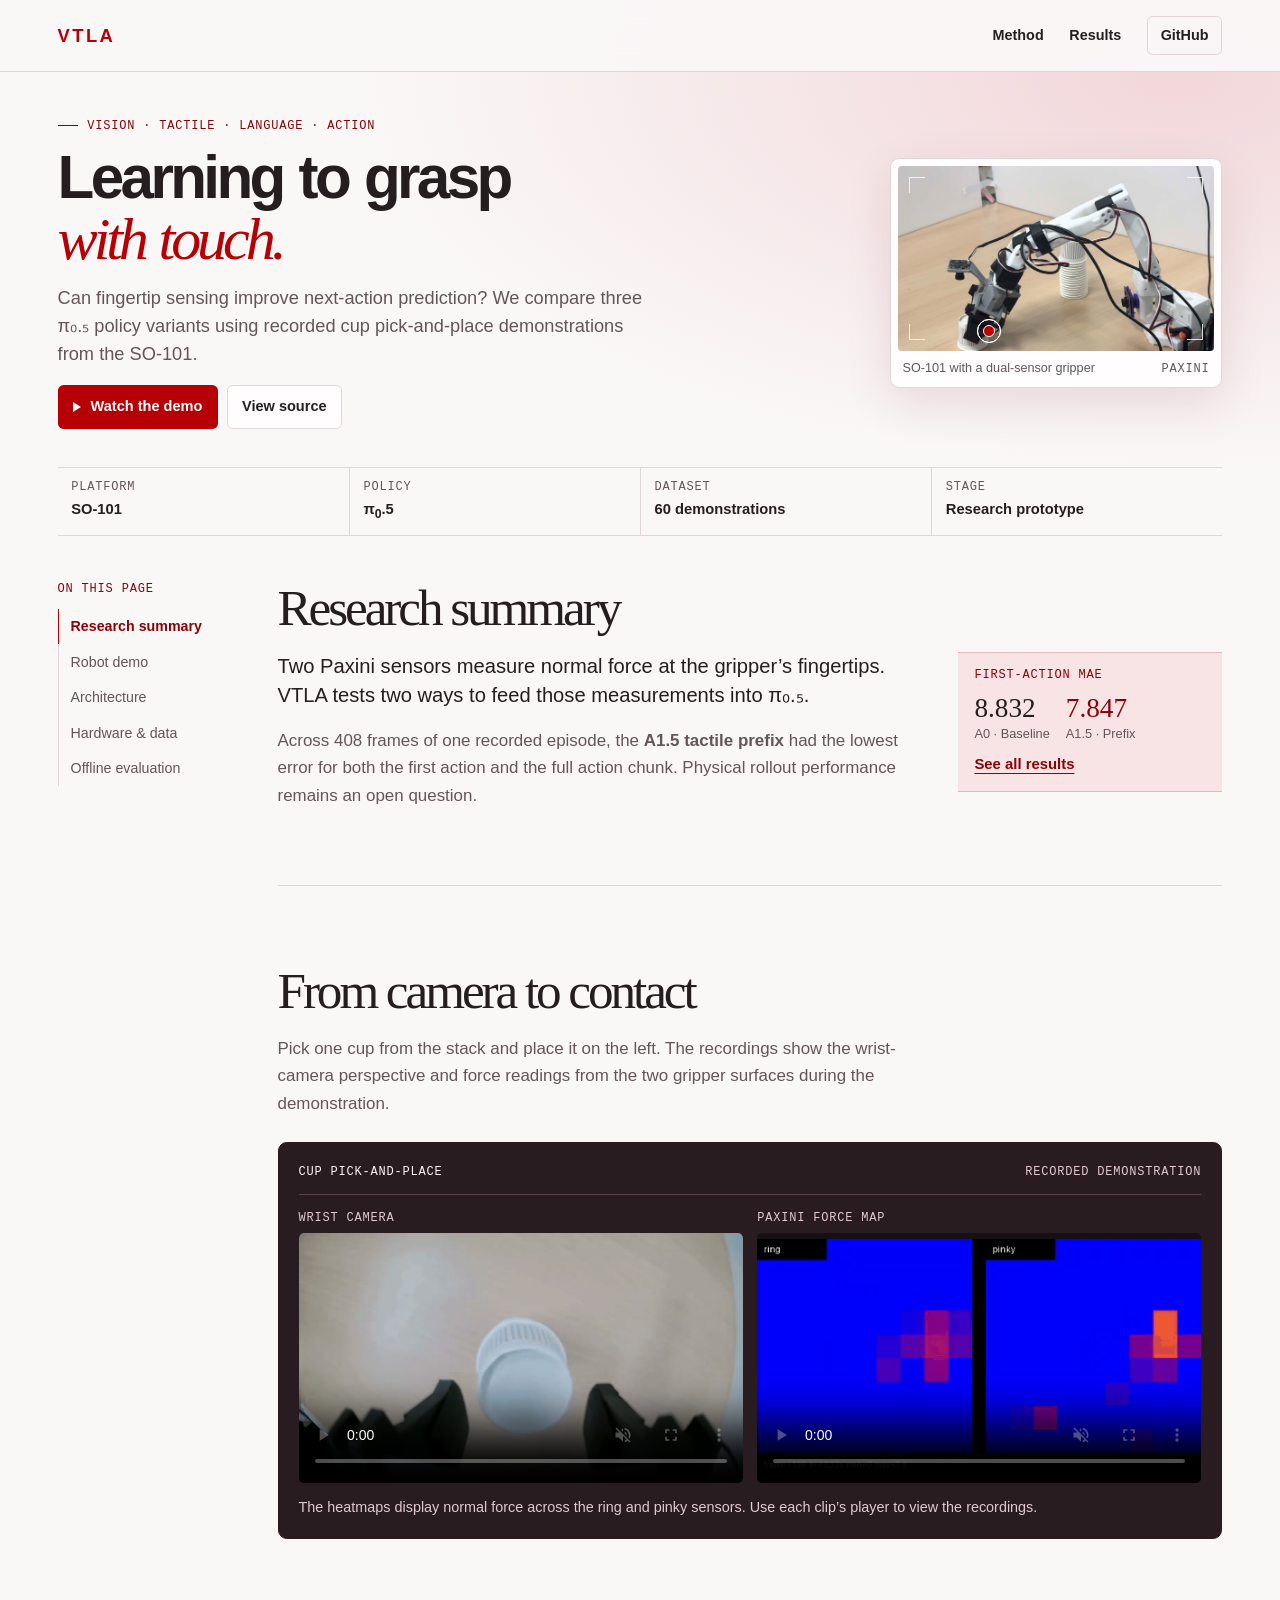
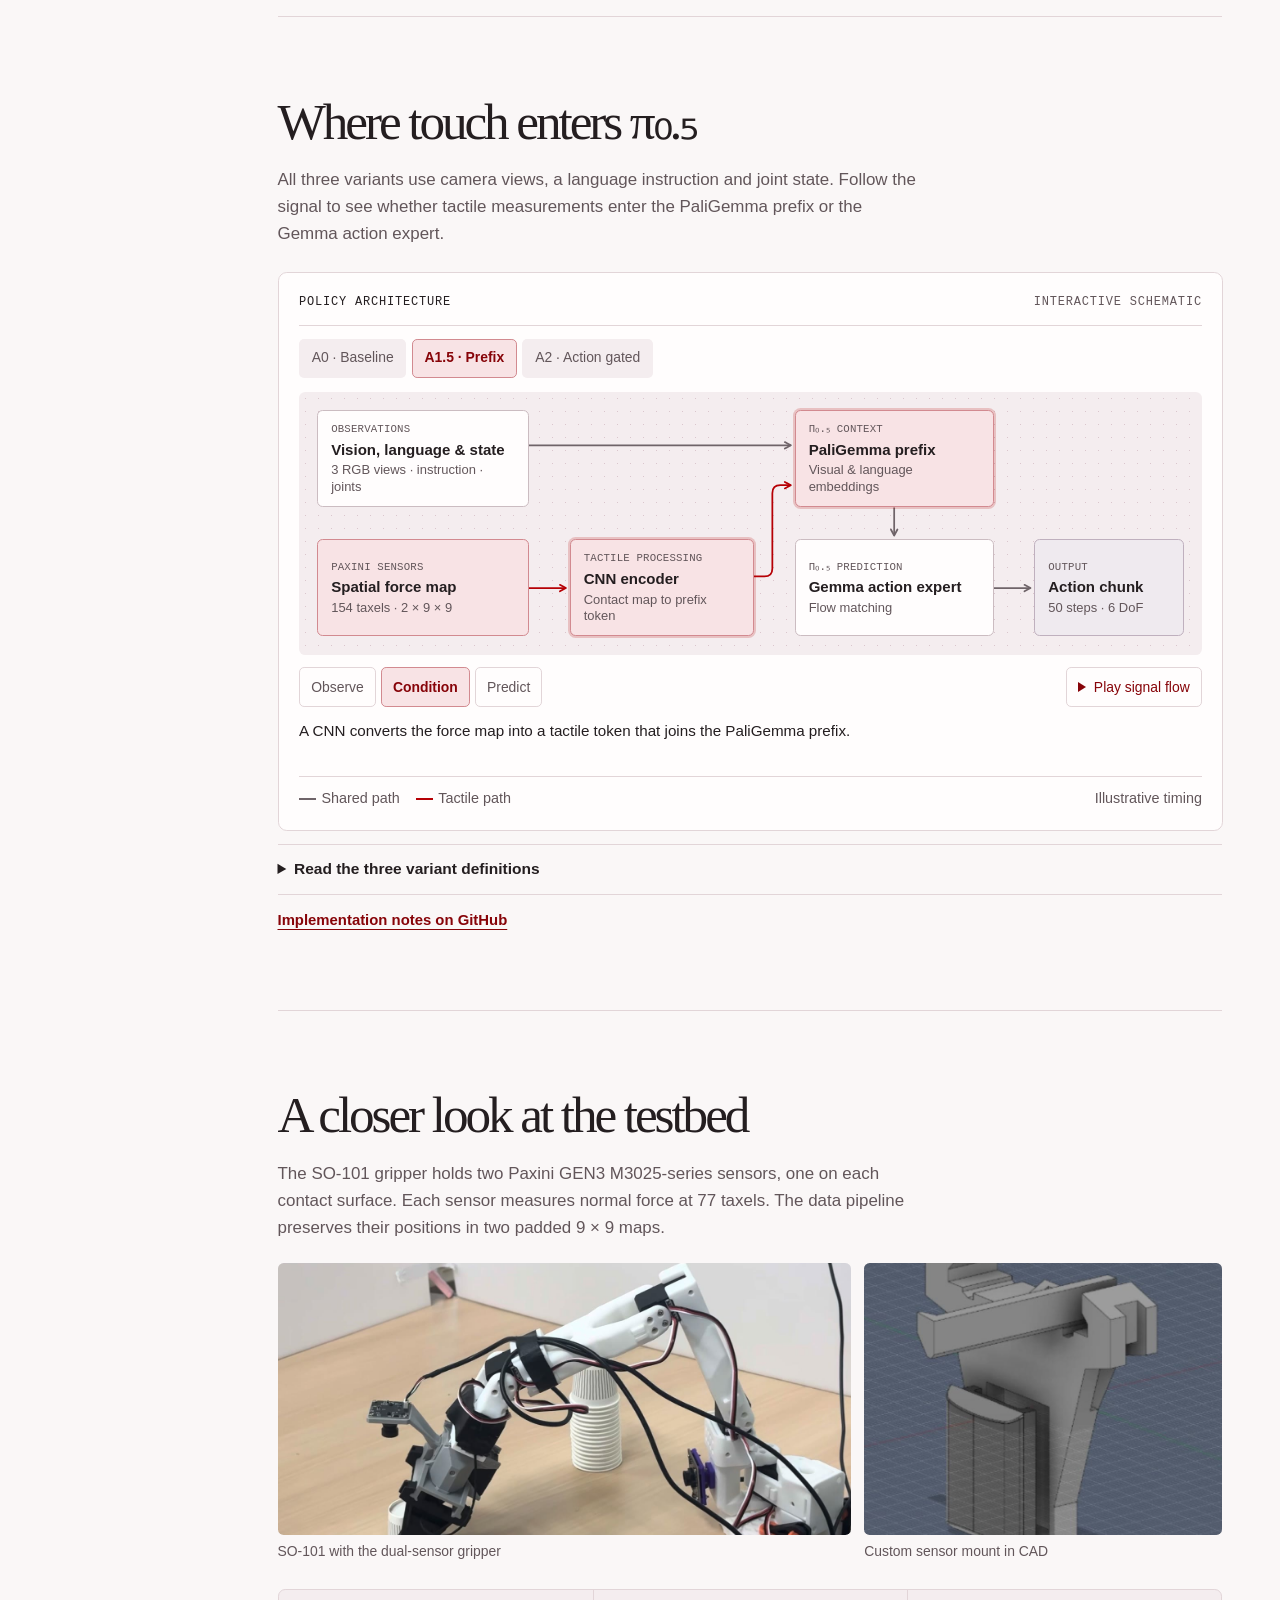
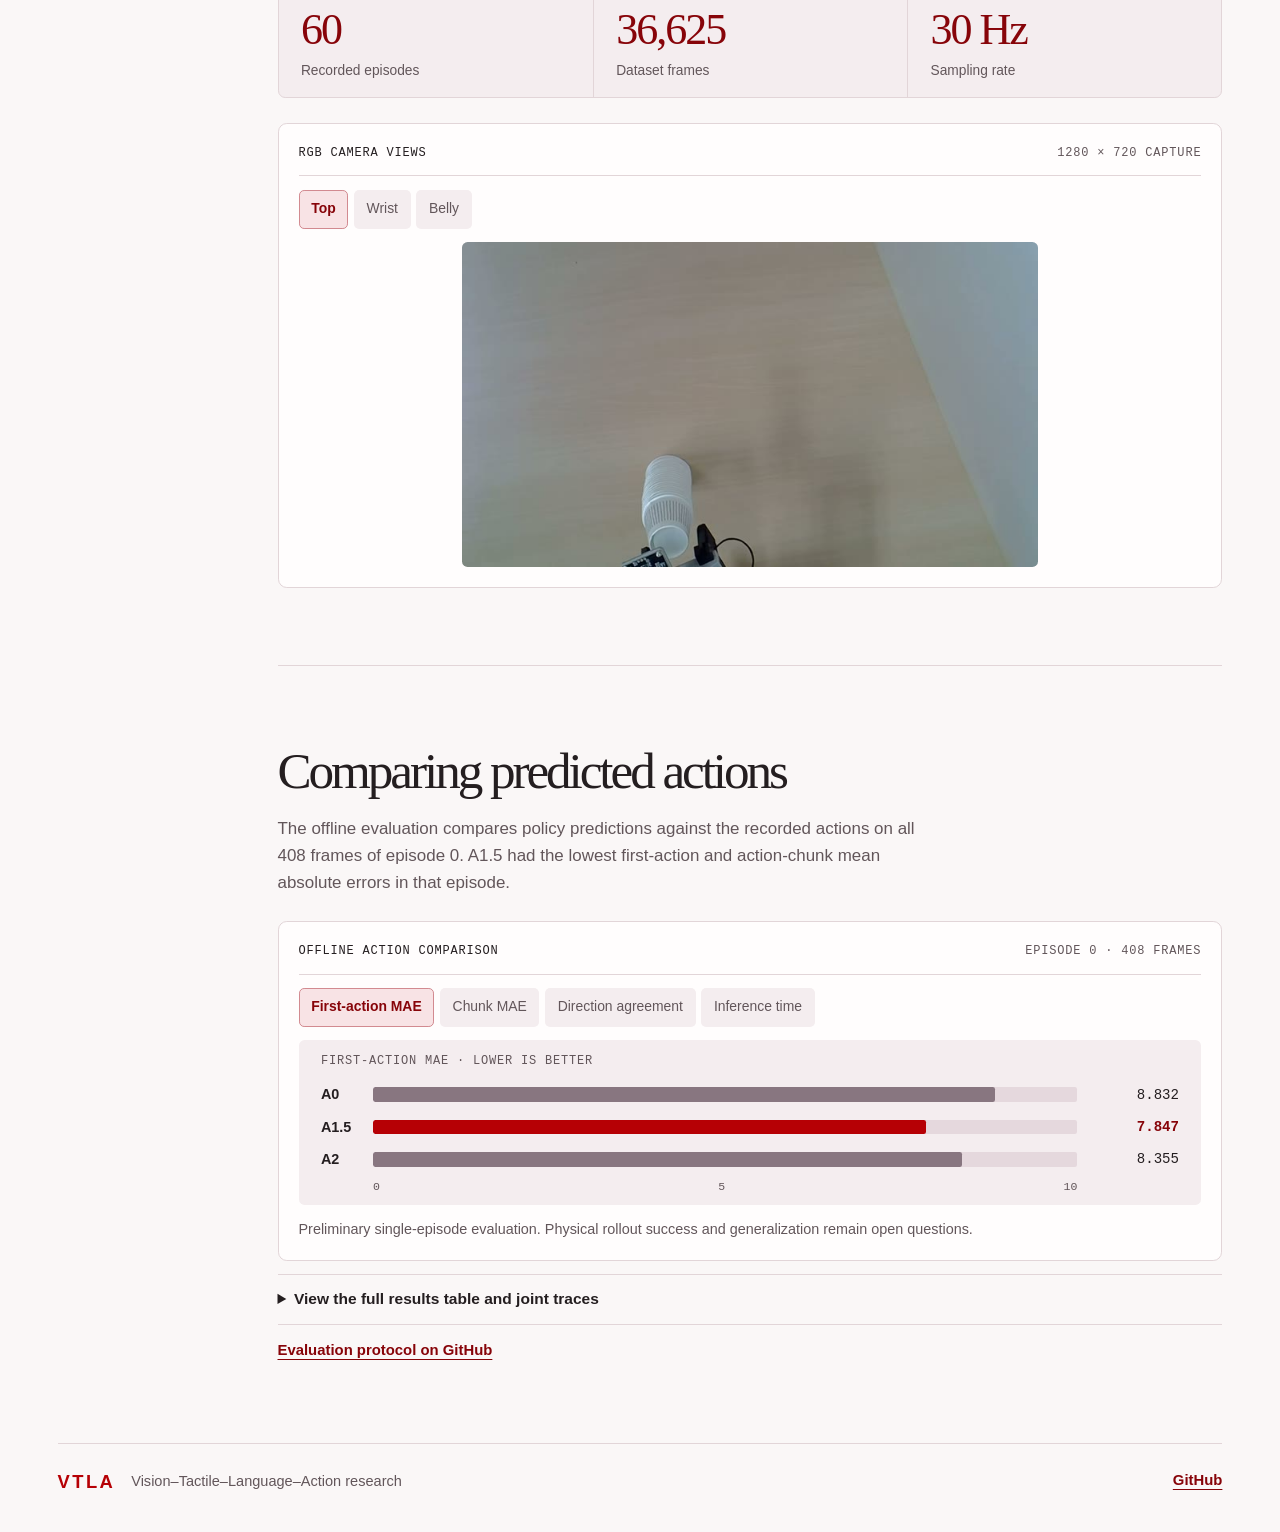
==== index.html @ 3f423b48 "Publish the VTLA research project page" ====
<!doctype html>
<html lang="en">
<head>
  <meta charset="utf-8">
  <meta name="viewport" content="width=device-width, initial-scale=1">
  <meta name="theme-color" content="#faf7f7">
  <meta name="description" content="VTLA studies how fingertip touch can inform a vision-language-action policy for SO-101 manipulation. Explore the robot, tactile signals, and preliminary offline results.">
  <meta property="og:title" content="VTLA — Learning to grasp with touch">
  <meta property="og:description" content="A vision–tactile–language–action research prototype for SO-101, Paxini, and π₀.₅.">
  <meta property="og:image" content="https://jhyeong687.github.io/VTLA/assets/robot.jpg">
  <title>VTLA — Learning to grasp with touch</title>
  <link rel="stylesheet" href="site.css">
  <script src="site.js" defer></script>
</head>
<body id="top">
  <a class="skip" href="#main">Skip to content</a>
  <header class="masthead">
    <a class="wordmark" href="#top">VTLA</a>
    <nav aria-label="Quick links" class="mast-links">
      <a href="#approach">Method</a>
      <a href="#evaluation">Results</a>
      <a class="repo-link" href="https://github.com/jhyeong687/VTLA">GitHub</a>
    </nav>
  </header>
  <div class="reading-progress" aria-hidden="true"><span></span></div>

  <main id="main">
    <section class="hero page-width" aria-labelledby="page-title">
      <div class="hero-intro">
        <p class="eyebrow"><span class="label-rule"></span>Vision · Tactile · Language · Action</p>
        <h1 id="page-title">Learning to grasp <em>with touch.</em></h1>
        <p class="hero-deck">Can fingertip sensing improve next-action prediction? We compare three π₀.₅ policy variants using recorded cup pick-and-place demonstrations from the SO-101.</p>
        <div class="hero-links">
          <a class="button primary" href="#demo"><span class="play-icon" aria-hidden="true"></span>Watch the demo</a>
          <a class="button secondary" href="https://github.com/jhyeong687/VTLA">View source</a>
        </div>
      </div>

      <figure class="hero-figure">
        <div class="hero-image">
          <img src="assets/robot.jpg" width="1400" height="818" alt="SO-101 robot with a tactile gripper reaching for a paper cup">
          <span class="contact-marker" aria-hidden="true"></span>
          <span class="frame-corner top-left" aria-hidden="true"></span>
          <span class="frame-corner top-right" aria-hidden="true"></span>
          <span class="frame-corner bottom-left" aria-hidden="true"></span>
          <span class="frame-corner bottom-right" aria-hidden="true"></span>
        </div>
        <figcaption><span>SO-101 with a dual-sensor gripper</span><span class="caption-meta">Paxini</span></figcaption>
      </figure>
      <dl class="project-meta">
        <div><dt>Platform</dt><dd>SO-101</dd></div>
        <div><dt>Policy</dt><dd>π<sub>0</sub>.5</dd></div>
        <div><dt>Dataset</dt><dd>60 demonstrations</dd></div>
        <div><dt>Stage</dt><dd>Research prototype</dd></div>
      </dl>
    </section>

    <div class="article-layout page-width">
      <aside class="contents">
        <nav aria-label="On this page">
          <p class="eyebrow">On this page</p>
          <a href="#overview" aria-current="location">Research summary</a>
          <a href="#demo">Robot demo</a>
          <a href="#approach">Architecture</a>
          <a href="#hardware">Hardware &amp; data</a>
          <a href="#evaluation">Offline evaluation</a>
        </nav>
      </aside>

      <div class="article">
        <section id="overview" class="chapter">
          <h2>Research summary</h2>
          <div class="summary-grid">
            <div class="summary-copy">
              <p class="lede">Two Paxini sensors measure normal force at the gripper’s fingertips. VTLA tests two ways to feed those measurements into π₀.₅.</p>
              <p>Across 408 frames of one recorded episode, the <strong>A1.5 tactile prefix</strong> had the lowest error for both the first action and the full action chunk. Physical rollout performance remains an open question.</p>
            </div>
            <div class="finding">
              <p class="eyebrow">First-action MAE</p>
              <dl class="finding-values">
                <div><dt>A0 · Baseline</dt><dd>8.832</dd></div>
                <div><dt>A1.5 · Prefix</dt><dd>7.847</dd></div>
              </dl>
              <a class="text-link" href="#evaluation">See all results</a>
            </div>
          </div>
        </section>

        <section id="demo" class="chapter">
          <h2>From camera to contact</h2>
          <p>Pick one cup from the stack and place it on the left. The recordings show the wrist-camera perspective and force readings from the two gripper surfaces during the demonstration.</p>
          <figure class="instrument demo" id="demo-player">
            <div class="figure-header"><span>Cup pick-and-place</span><span>Recorded demonstration</span></div>
            <div class="demo-grid">
              <div>
                <p class="feed-label">Wrist camera</p>
                <video controls playsinline muted preload="metadata" poster="assets/wrist-poster.jpg" aria-label="Wrist-camera cup manipulation">
                  <source src="assets/wrist.mp4" type="video/mp4">
                  <a href="assets/wrist.mp4">Download the wrist-camera clip</a>
                </video>
              </div>
              <div>
                <p class="feed-label">Paxini force map</p>
                <video controls playsinline muted preload="metadata" poster="assets/tactile-poster.jpg" aria-label="Tactile heatmaps for ring and pinky sensors">
                  <source src="assets/tactile.mp4" type="video/mp4">
                  <a href="assets/tactile.mp4">Download the tactile clip</a>
                </video>
              </div>
            </div>
            <div class="transport" hidden>
              <button class="transport-button" type="button"><span class="play-icon" aria-hidden="true"></span><span class="transport-label">Play</span></button>
              <input class="seek" type="range" min="0" max="15" step="0.05" value="0" aria-label="Seek both clips">
              <output class="time" aria-label="Playback time">0:00 / 0:15</output>
            </div>
            <figcaption>Use the shared timeline to inspect both clips. The heatmaps display normal force across the ring and pinky sensors.</figcaption>
          </figure>
        </section>

        <section id="approach" class="chapter">
          <h2>Where touch enters π₀.₅</h2>
          <p>All three variants use camera views, a language instruction and joint state. Follow the signal to see whether tactile measurements enter the PaliGemma prefix or the Gemma action expert.</p>
          <figure class="instrument architecture" id="architecture" data-variant="prefix">
            <div class="figure-header"><span>Policy architecture</span><span>Interactive schematic</span></div>
            <fieldset class="selectors variant-select" hidden>
              <legend class="sr-only">Policy variant</legend>
              <label><input type="radio" name="variant" value="baseline"><span>A0 · Baseline</span></label>
              <label><input type="radio" name="variant" value="prefix" checked><span>A1.5 · Prefix</span></label>
              <label><input type="radio" name="variant" value="gated"><span>A2 · Action gated</span></label>
            </fieldset>
            <div class="flow" data-stage="condition" hidden>
              <svg class="flow-connections" aria-hidden="true" focusable="false">
                <defs>
                  <marker id="arrow-common" markerUnits="userSpaceOnUse" viewBox="0 0 10 10" refX="8" refY="5" markerWidth="10" markerHeight="10" orient="auto">
                    <path d="M 2 1.75 L 8 5 L 2 8.25" stroke-linecap="round" stroke-linejoin="round"/>
                  </marker>
                  <marker id="arrow-touch" markerUnits="userSpaceOnUse" viewBox="0 0 10 10" refX="8" refY="5" markerWidth="10" markerHeight="10" orient="auto">
                    <path d="M 2 1.75 L 8 5 L 2 8.25" stroke-linecap="round" stroke-linejoin="round"/>
                  </marker>
                </defs>
              </svg>
              <div class="flow-node context"><small>Observations</small><strong>Vision, language &amp; state</strong><span>3 RGB views · instruction · joints</span></div>
              <div class="flow-node touch"><small>Paxini sensors</small><strong>Spatial force map</strong><span>154 taxels · 2 × 9 × 9</span></div>
              <div class="flow-node encoder"><small>Tactile processing</small><strong data-encoder-title>CNN encoder</strong><span data-encoder-detail>Contact map to prefix token</span></div>
              <div class="flow-node prefix"><small>π₀.₅ context</small><strong>PaliGemma prefix</strong><span>Visual &amp; language embeddings</span></div>
              <div class="flow-node expert"><small>π₀.₅ prediction</small><strong>Gemma action expert</strong><span>Flow matching</span></div>
              <div class="flow-node action"><small>Output</small><strong>Action chunk</strong><span>50 steps · 6 DoF</span></div>
            </div>
            <div class="flow-controls" hidden>
              <div class="flow-steps" role="group" aria-label="Steps in the signal flow">
                <button type="button" data-step="observe" aria-pressed="false">Observe</button>
                <button type="button" data-step="condition" aria-pressed="true">Condition</button>
                <button type="button" data-step="predict" aria-pressed="false">Predict</button>
              </div>
              <button type="button" class="flow-play"><span class="play-icon" aria-hidden="true"></span><span data-flow-play-label>Play signal flow</span></button>
            </div>
            <p class="flow-step-note" data-flow-step aria-live="off" hidden></p>
            <figcaption>
              <span data-flow-fallback>A1.5 encodes the tactile map with a CNN and inserts the resulting token into the PaliGemma prefix.</span>
              <span class="flow-legend" hidden>
                <span class="shared">Shared path</span><span class="tactile">Tactile path</span><span class="flow-timing">Illustrative timing</span>
              </span>
            </figcaption>
          </figure>
          <details class="disclosure">
            <summary>Read the three variant definitions</summary>
            <dl>
              <dt>A0 · Baseline</dt><dd>Uses vision, language and robot joint state without tactile input.</dd>
              <dt>A1.5 · Tactile prefix</dt><dd>Encodes the tactile map with a CNN and inserts the resulting token into the PaliGemma prefix.</dd>
              <dt>A2 · Action gated</dt><dd>Uses local and global contact statistics to gate conditioning in the Gemma action expert.</dd>
            </dl>
          </details>
          <a class="text-link" href="https://github.com/jhyeong687/VTLA/blob/main/docs/tactile_pi05/ARCHITECTURE.md">Implementation notes on GitHub</a>
        </section>

        <section id="hardware" class="chapter">
          <h2>A closer look at the testbed</h2>
          <p>The SO-101 gripper holds two Paxini GEN3 M3025-series sensors, one on each contact surface. Each sensor measures normal force at 77 taxels. The data pipeline preserves their positions in two padded 9 × 9 maps.</p>
          <div class="hardware-gallery">
            <figure><img loading="lazy" src="assets/robot.jpg" width="1400" height="818" alt="SO-101 arm and its custom gripper on the cup testbed"><figcaption>SO-101 with the dual-sensor gripper</figcaption></figure>
            <figure><img loading="lazy" src="assets/mount.jpg" width="778" height="822" alt="CAD render of the custom tactile sensor mount"><figcaption>Custom sensor mount in CAD</figcaption></figure>
          </div>
          <dl class="key-facts hardware-facts">
            <div><dt>60</dt><dd>Recorded episodes</dd></div>
            <div><dt>36,625</dt><dd>Dataset frames</dd></div>
            <div><dt>30 Hz</dt><dd>Sampling rate</dd></div>
          </dl>
          <figure class="instrument camera-viewer">
            <div class="figure-header"><span>RGB camera views</span><span>1280 × 720 capture</span></div>
            <fieldset class="selectors camera-select">
              <legend class="sr-only">Camera view</legend>
              <label><input type="radio" name="camera" value="top" checked><span>Top</span></label>
              <label><input type="radio" name="camera" value="wrist"><span>Wrist</span></label>
              <label><input type="radio" name="camera" value="belly"><span>Belly</span></label>
            </fieldset>
            <div class="camera-frame">
              <img class="camera-top" loading="lazy" src="assets/camera_top.jpg" width="720" height="406" alt="Top camera view of the SO-101 workspace">
              <img class="camera-wrist" loading="lazy" src="assets/camera_wrist.jpg" width="720" height="406" alt="Wrist camera view from the gripper">
              <img class="camera-belly" loading="lazy" src="assets/camera_belly.jpg" width="720" height="406" alt="Belly camera view of the SO-101 testbed">
            </div>
          </figure>
        </section>

        <section id="evaluation" class="chapter">
          <h2>Comparing predicted actions</h2>
          <p>The offline evaluation compares policy predictions against the recorded actions on all 408 frames of episode 0. A1.5 had the lowest first-action and action-chunk mean absolute errors in that episode.</p>
          <figure class="instrument evaluation">
            <div class="figure-header"><span>Offline action comparison</span><span>Episode 0 · 408 frames</span></div>
            <fieldset class="selectors metric-select" hidden>
              <legend class="sr-only">Evaluation metric</legend>
              <label><input type="radio" name="metric" value="first" checked><span>First-action MAE</span></label>
              <label><input type="radio" name="metric" value="chunk"><span>Chunk MAE</span></label>
              <label><input type="radio" name="metric" value="direction"><span>Direction agreement</span></label>
              <label><input type="radio" name="metric" value="time"><span>Inference time</span></label>
            </fieldset>
            <div class="chart">
              <p class="chart-label" aria-live="polite">First-action MAE · lower is better</p>
              <div class="chart-row" data-model="a0"><span>A0</span><div class="bar-track"><div class="bar" style="--bar-width:88.32%"></div></div><output>8.832</output></div>
              <div class="chart-row featured" data-model="prefix"><span>A1.5</span><div class="bar-track"><div class="bar" style="--bar-width:78.47%"></div></div><output>7.847</output></div>
              <div class="chart-row" data-model="a2"><span>A2</span><div class="bar-track"><div class="bar" style="--bar-width:83.55%"></div></div><output>8.355</output></div>
              <div class="chart-axis" aria-hidden="true"><span>0</span><span>5</span><span>10</span></div>
            </div>
            <figcaption>Preliminary single-episode evaluation. Physical rollout success and generalization remain open questions.</figcaption>
          </figure>
          <details class="disclosure">
            <summary>View the full results table and joint traces</summary>
            <div class="table-scroll" tabindex="0" role="region" aria-label="Full offline results">
              <table id="results">
                <caption class="sr-only">Offline predictions on episode 0</caption>
                <thead><tr><th scope="col">Model</th><th scope="col">First MAE</th><th scope="col">Chunk MAE</th><th scope="col">Direction</th><th scope="col">Mean inference</th></tr></thead>
                <tbody>
                  <tr data-model="a0"><th scope="row">A0</th><td data-metric="first">8.832</td><td data-metric="chunk">9.094</td><td data-metric="direction">55.22%</td><td data-metric="time">0.191 s</td></tr>
                  <tr data-model="prefix"><th scope="row">A1.5</th><td data-metric="first">7.847</td><td data-metric="chunk">8.420</td><td data-metric="direction">56.52%</td><td data-metric="time">0.203 s</td></tr>
                  <tr data-model="a2"><th scope="row">A2</th><td data-metric="first">8.355</td><td data-metric="chunk">8.915</td><td data-metric="direction">55.18%</td><td data-metric="time">0.198 s</td></tr>
                </tbody>
              </table>
            </div>
            <figure class="traces"><img loading="lazy" src="assets/joint-traces.jpg" width="1400" height="1680" alt="A1.5 predicted and demonstrated first actions for each joint over the evaluated episode"><figcaption>A1.5 joint-wise prediction traces</figcaption></figure>
          </details>
          <a class="text-link" href="https://github.com/jhyeong687/VTLA/blob/main/docs/tactile_pi05/OFFLINE_EVAL_HANDOFF.md">Evaluation protocol on GitHub</a>
        </section>
      </div>
    </div>
  </main>
  <footer class="footer page-width">
    <a class="wordmark" href="#top">VTLA</a>
    <p>Vision–Tactile–Language–Action research</p>
    <a class="text-link" href="https://github.com/jhyeong687/VTLA">GitHub</a>
  </footer>
</body>
</html>
---- site.css ----
:root {
  color-scheme: light;
  --bg: #faf7f7;
  --paper: #fffdfd;
  --surface: #f4edef;
  --ink: #241e20;
  --muted: #62565a;
  --line: #e2d5d8;
  --accent: #b60005;
  --accent-dark: #870409;
  --accent-border: #d28a90;
  --accent-glow: #b6000530;
  --tint: #f8e3e5;
  --flow-neutral: #6f6469;
  --mono: ui-monospace, SFMono-Regular, Menlo, monospace;
  --header-height: 4.5rem;
  font-family: Inter, -apple-system, BlinkMacSystemFont, "Segoe UI", sans-serif;
  line-height: 1.6;
  background: var(--bg);
  color: var(--ink);
}

*, *::before, *::after { box-sizing: border-box; }
body {
  margin: 0;
  background: radial-gradient(ellipse 63% 24rem at 92% 5rem, #f2d7da, transparent);
}
html { scroll-behavior: smooth; scroll-padding-top: calc(var(--header-height) + 1.25rem); }
img, video { display: block; max-width: 100%; }
a { color: inherit; }
button, input { font: inherit; }
button { cursor: pointer; }
:focus-visible { outline: 2px solid var(--accent); outline-offset: 4px; }
figure, dl, dd { margin: 0; }
p { margin: 0 0 1rem; }
p:last-child { margin-bottom: 0; }
fieldset { min-width: 0; }
[hidden] { display: none !important; }
.sr-only, .selectors input {
  position: absolute;
  width: 1px;
  height: 1px;
  padding: 0;
  overflow: hidden;
  clip-path: inset(50%);
  white-space: nowrap;
}
.skip {
  position: fixed;
  z-index: 20;
  inset: .5rem auto auto .5rem;
  padding: .55rem .9rem;
  transform: translateY(-160%);
  background: var(--ink);
  color: white;
}
.skip:focus { transform: none; }

.page-width { width: min(88rem, 100% - clamp(2.25rem, 9vw, 9rem)); margin-inline: auto; }
.masthead {
  position: sticky;
  z-index: 5;
  top: 0;
  display: flex;
  align-items: center;
  justify-content: space-between;
  gap: 1rem;
  min-height: var(--header-height);
  padding: .65rem max(4.5vw, (100% - 88rem) / 2);
  border-bottom: 1px solid var(--line);
  background: #faf7f7f2;
  backdrop-filter: blur(14px);
}
.wordmark {
  color: var(--accent);
  text-decoration: none;
  font-size: 1.15rem;
  font-weight: 760;
  letter-spacing: .13em;
}
.mast-links { display: flex; align-items: center; gap: clamp(.8rem, 2vw, 1.8rem); font-size: .9rem; }
.mast-links a { text-decoration: none; font-weight: 550; }
.mast-links a:hover, .text-link:hover { color: var(--accent); }
.repo-link { border: 1px solid var(--line); padding: .45rem .8rem; border-radius: .35rem; }
.reading-progress {
  pointer-events: none;
  position: fixed;
  z-index: 6;
  top: calc(var(--header-height) - 2px);
  left: 0;
  right: 0;
  height: 2px;
}
.reading-progress span { display: block; height: 100%; background: var(--accent); transform: scaleX(0); transform-origin: left; }

.hero {
  display: grid;
  grid-template-columns: minmax(0, 1fr) clamp(14rem, 26vw, 21.5rem);
  align-items: center;
  gap: clamp(1.45rem, 3vw, 2.75rem) clamp(1.3rem, 5vw, 5rem);
  padding-top: clamp(2rem, 3.5vw, 3.5rem);
}
.eyebrow, .figure-header, .caption-meta, .feed-label, .project-meta dt, .flow-node small, .chart-label {
  font: 500 .75rem/1.5 var(--mono);
  letter-spacing: .067em;
  text-transform: uppercase;
}
.eyebrow { color: var(--accent-dark); }
.hero .eyebrow { display: flex; align-items: center; gap: .6rem; margin-bottom: .85rem; }
.label-rule { width: 1.25rem; height: 1px; background: currentColor; flex-shrink: 0; }
h1, h2 { margin: 0; }
h1 {
  max-width: 18ch;
  font-weight: 630;
  font-size: clamp(2.75rem, 4.7vw, 4.65rem);
  letter-spacing: -.06em;
  word-spacing: .045em;
  line-height: 1.01;
}
h1 em { font-family: Georgia, serif; font-weight: 400; letter-spacing: -.068em; color: var(--accent); white-space: nowrap; }
.hero-deck { max-width: 59ch; margin-top: .9rem; font-size: clamp(1rem, 1.45vw, 1.14rem); color: var(--muted); line-height: 1.52; }
.hero-links { display: flex; flex-wrap: wrap; gap: .55rem; margin-top: 1.1rem; }
.button {
  text-decoration: none;
  min-height: 2.75rem;
  display: inline-flex;
  align-items: center;
  gap: .6rem;
  border: 1px solid transparent;
  border-radius: .35rem;
  padding: .55rem .9rem;
  font-weight: 650;
  font-size: .91rem;
  transition: background-color .18s, border-color .18s;
}
.primary { background: var(--accent); color: white; }
.primary:hover { background: var(--accent-dark); }
.secondary { background: var(--paper); border-color: var(--line); }
.secondary:hover { background: white; border-color: var(--accent); }
.play-icon {
  width: 0;
  height: 0;
  border-block: .32rem solid transparent;
  border-left: .5rem solid currentColor;
  display: inline-block;
}
.hero-figure {
  padding: .45rem .45rem 0;
  border: 1px solid var(--line);
  border-radius: .55rem;
  background: var(--paper);
  box-shadow: 0 1rem 3rem #5e14251c;
}
.figure-header, .hero-figure figcaption {
  display: flex;
  flex-wrap: wrap;
  justify-content: space-between;
  gap: .25rem .9rem;
}
.figure-header { color: var(--muted); padding: .65rem .5rem .9rem; }
.figure-header span:first-child { color: var(--ink); }
.hero-image { position: relative; overflow: hidden; border-radius: .24rem; background-color: var(--surface); }
.hero-image img { width: 100%; height: auto; }
.frame-corner {
  position: absolute;
  width: 1rem;
  height: 1rem;
  border: solid var(--paper);
  border-width: 0;
  opacity: .83;
}
.top-left { top: .7rem; left: .7rem; border-top-width: 1px; border-left-width: 1px; }
.top-right { top: .7rem; right: .7rem; border-top-width: 1px; border-right-width: 1px; }
.bottom-left { bottom: .7rem; left: .7rem; border-bottom-width: 1px; border-left-width: 1px; }
.bottom-right { bottom: .7rem; right: .7rem; border-bottom-width: 1px; border-right-width: 1px; }
.contact-marker {
  position: absolute;
  top: 86%;
  left: 27%;
  width: .75rem;
  height: .75rem;
  display: grid;
  place-items: center;
  border: 1px solid var(--paper);
  background: var(--accent);
  border-radius: 50%;
}
.contact-marker::after, .contact-marker::before {
  position: absolute;
  content: "";
  inset: -.45rem;
  border: 1px solid var(--paper);
  border-radius: 50%;
}
.contact-marker::after { animation: pulse 2.9s ease-out infinite; }
@keyframes pulse {
  0% { opacity: .95; transform: scale(.85); }
  75%, 100% { opacity: 0; transform: scale(2.45); }
}
.hero-figure figcaption { padding: .55rem .3rem; color: var(--muted); font-size: .79rem; line-height: 1.35; }
.project-meta {
  grid-column: 1 / -1;
  display: grid;
  grid-template-columns: repeat(4, minmax(0, 1fr));
  border-block: 1px solid var(--line);
}
.project-meta div { padding: .6rem .85rem .68rem; }
.project-meta div:not(:first-child) { border-inline-start: 1px solid var(--line); }
.project-meta dt { color: var(--muted); }
.project-meta dd { margin-top: .1rem; font-size: clamp(.9rem, 1.15vw, 1rem); font-weight: 660; }

.article-layout {
  display: grid;
  grid-template-columns: minmax(9.75rem, 1fr) minmax(0, 5.6fr);
  gap: clamp(1.5rem, 4vw, 4rem);
  padding-block: clamp(1.85rem, 3.4vw, 3.1rem) 5rem;
}
.contents nav { position: sticky; top: calc(var(--header-height) + 1.6rem); }
.contents p { margin-bottom: .7rem; }
.contents a {
  display: block;
  text-decoration: none;
  font-size: .89rem;
  border-left: 1px solid var(--line);
  padding: .4rem 0 .4rem .75rem;
  color: var(--muted);
}
.contents a:hover, .contents a[aria-current] { color: var(--accent-dark); }
.contents a[aria-current] { border-color: var(--accent); font-weight: 650; }
.article { max-width: 61rem; }
.chapter + .chapter { padding-top: clamp(2.7rem, 6vw, 5.1rem); margin-top: clamp(2.7rem, 6vw, 5.1rem); border-top: 1px solid var(--line); scroll-margin-top: -1.6rem; }
h2 { font-family: Georgia, serif; font-weight: 400; font-size: clamp(2.15rem, 4vw, 3.65rem); letter-spacing: -.06em; line-height: 1.08; margin-bottom: 1.05rem; }
.chapter > p, .summary-copy > p { color: var(--muted); font-size: 1.06rem; max-width: 68ch; }
.chapter .lede { color: var(--ink); font-size: clamp(1.06rem, 1.65vw, 1.26rem); line-height: 1.48; }
.summary-grid {
  display: grid;
  grid-template-columns: minmax(0, 1fr) minmax(13rem, 16.5rem);
  align-items: start;
  gap: 1rem clamp(1rem, 3vw, 2.8rem);
}
.finding {
  padding: .85rem 1rem;
  border-block: 1px solid #e3bcc1;
  background: var(--tint);
}
.finding > p { margin-bottom: .65rem; }
.finding-values dt { font-size: .8rem; color: var(--muted); }
.finding-values { display: flex; flex-wrap: wrap; align-items: start; gap: .65rem 1rem; }
.finding-values div { display: grid; gap: .15rem; }
.finding-values dt { grid-row: 2; }
.finding-values dd { font: 400 1.7rem/1 Georgia, serif; font-variant-numeric: lining-nums tabular-nums; }
.finding-values div:last-child dd { color: var(--accent-dark); }
.finding .text-link { margin-top: .55rem; }
.key-facts {
  display: grid;
  grid-template-columns: repeat(3, minmax(0, 1fr));
  margin-top: 1.65rem;
  border: 1px solid var(--line);
  border-radius: .45rem;
  background: var(--surface);
}
.key-facts > div { padding: .95rem clamp(.65rem, 2vw, 1.4rem); }
.key-facts > div + div { border-inline-start: 1px solid var(--line); }
.key-facts dt { font: 400 clamp(1.65rem, 3.5vw, 2.75rem)/1.12 Georgia, serif; color: var(--accent-dark); letter-spacing: -.045em; font-variant-numeric: lining-nums tabular-nums; }
.key-facts dd { margin-top: .35rem; color: var(--muted); font-size: .86rem; }

.instrument {
  margin-top: 1.55rem;
  padding: clamp(.7rem, 2vw, 1.25rem);
  border: 1px solid var(--line);
  border-radius: .55rem;
  background: var(--paper);
}
.instrument > .figure-header { padding: 0 0 .85rem; border-bottom: 1px solid var(--line); }
.instrument > figcaption { font-size: .9rem; line-height: 1.5; margin-top: .85rem; color: var(--muted); }
.demo {
  --demo-text: #fff4f5;
  --demo-muted: #e1cacf;
  --demo-accent: #f3a4ac;
  background: #281c20;
  color: var(--demo-text);
  border-color: #281c20;
}
.demo > .figure-header { border-color: #5a444d; color: var(--demo-muted); }
.demo > .figure-header span:first-child { color: var(--demo-text); }
.demo > figcaption { color: var(--demo-muted); }
.demo-grid { display: grid; grid-template-columns: repeat(2, minmax(0, 1fr)); gap: .9rem; margin-top: .85rem; }
.feed-label { color: var(--demo-muted); margin-bottom: .4rem; }
.demo-grid video {
  width: 100%;
  aspect-ratio: 16/9;
  object-fit: contain;
  background: #141014;
  border-radius: .32rem;
}
.transport {
  display: grid;
  grid-template-columns: auto minmax(0, 1fr) auto;
  align-items: center;
  gap: .8rem;
  margin-top: .85rem;
}
.transport-button {
  min-height: 2.5rem;
  min-width: 5.1rem;
  display: inline-flex;
  align-items: center;
  justify-content: center;
  gap: .5rem;
  border: 1px solid #816773;
  border-radius: .32rem;
  background: #413039;
  color: var(--demo-text);
  padding: .3rem .55rem;
  font-size: .87rem;
}
.transport-button:hover { background: #583644; }
.transport-button:disabled { cursor: wait; opacity: .7; }
.transport-button[data-playing] .play-icon {
  width: .52rem;
  height: .65rem;
  border: 0;
  border-inline: .13rem solid currentColor;
}
.seek { width: 100%; min-width: 0; margin: 0; accent-color: var(--demo-accent); }
.time { font: .74rem var(--mono); color: var(--demo-muted); }
.demo :focus-visible { outline-color: var(--demo-accent); }

.selectors { display: flex; flex-wrap: wrap; gap: .35rem; margin: .85rem 0; padding: 0; border: 0; }
.selectors label { cursor: pointer; }
.selectors label span {
  display: block;
  min-height: 2.42rem;
  padding: .47rem .73rem;
  background: var(--surface);
  border: 1px solid transparent;
  border-radius: .32rem;
  color: var(--muted);
  font-size: .87rem;
  line-height: 1.4;
}
.selectors label:hover span { border-color: var(--accent-border); }
.selectors input:checked + span { border-color: var(--accent-border); background: var(--tint); color: var(--accent-dark); font-weight: 620; }
.selectors input:focus-visible + span { outline: 2px solid var(--accent); outline-offset: 2px; }
.architecture { container-type: inline-size; }
.flow {
  --vertical-paths: 0;
  position: relative;
  display: grid;
  grid-template-columns: 1.15fr 1fr 1.08fr .81fr;
  grid-template-areas:
    "context . prefix ."
    "touch encoder expert action";
  gap: 2rem clamp(1.5rem, 3.2vw, 3rem);
  padding: clamp(.75rem, 2vw, 1.15rem);
  background-color: var(--surface);
  background-image: radial-gradient(#dac6cd 0.8px, transparent 0.8px);
  background-size: 13px 13px;
  border-radius: .4rem;
}
.flow-connections { position: absolute; inset: 0; width: 100%; height: 100%; pointer-events: none; }
.flow-connections :is(.connection, marker path) { fill: none; stroke: var(--flow-neutral); stroke-width: 1.75; }
.flow-connections :is(.connection.tactile, #arrow-touch path) { stroke: var(--accent); }
.flow-connections .connection { marker-end: url(#arrow-common); }
.flow-connections .connection.tactile { marker-end: url(#arrow-touch); }
.flow-connections .flow-signal {
  fill: none;
  opacity: 0;
  stroke: #53444b;
  stroke-width: 4;
  stroke-linecap: round;
  stroke-dasharray: .13 1;
}
.flow-connections .flow-signal.tactile { stroke: var(--accent); }
.flow-node {
  position: relative;
  min-width: 0;
  min-height: 5.8rem;
  display: grid;
  align-content: center;
  gap: .23rem;
  padding: .65rem clamp(.5rem, 1.2vw, .8rem);
  border-radius: .35rem;
  border: 1px solid #cbbcc1;
  background: var(--paper);
  transition: border-color .22s, box-shadow .22s, background-color .22s;
}
.flow-node strong { font-size: .94rem; line-height: 1.18; }
.flow-node small { color: var(--muted); letter-spacing: .015em; font-size: .67rem; }
.flow-node span { color: var(--muted); font-size: .81rem; line-height: 1.28; }
.flow-node.context { grid-area: context; }
.flow-node.touch { grid-area: touch; }
.flow-node.encoder { grid-area: encoder; }
.flow-node.prefix { grid-area: prefix; }
.flow-node.expert { grid-area: expert; }
.flow-node.action { grid-area: action; background: #efeaef; border-color: #bfb0be; }
.flow-node.touch, .flow-node.encoder { background: var(--tint); border-color: var(--accent-border); }
[data-variant="prefix"] .flow-node.prefix,
[data-variant="gated"] .flow-node.expert { background: var(--tint); border-color: var(--accent-border); }
[data-variant="baseline"] :is(.touch, .encoder) { background: #ece5e8; border-style: dashed; border-color: #c3b6bd; }
[data-variant="baseline"] [data-contact] { display: none; }
[data-variant="prefix"] [data-route="gate"],
[data-variant="gated"] [data-route="token"] { display: none; }
.flow[data-stage="observe"] .context,
.flow[data-stage="condition"] .encoder,
.flow[data-stage="predict"] .expert,
.flow[data-stage="predict"] .action {
  box-shadow: 0 0 0 2px var(--accent-glow);
}
.architecture:not([data-variant="baseline"]) .flow[data-stage="observe"] .touch,
[data-variant="prefix"] .flow[data-stage="condition"] .prefix,
[data-variant="gated"] .flow[data-stage="condition"] .expert,
[data-variant="baseline"] .flow[data-stage="condition"] .prefix {
  box-shadow: 0 0 0 2px var(--accent-glow);
}
[data-variant="baseline"] .flow[data-stage="condition"] .encoder { box-shadow: none; }
.flow-controls {
  display: flex;
  flex-wrap: wrap;
  justify-content: space-between;
  gap: .45rem .75rem;
  margin-top: .8rem;
}
.flow-steps { display: flex; flex-wrap: wrap; gap: .3rem; }
.flow-controls button {
  min-height: 2.5rem;
  padding: .42rem .7rem;
  border: 1px solid var(--line);
  border-radius: .32rem;
  color: var(--muted);
  background: var(--paper);
  font-size: .87rem;
}
.flow-controls button:hover { border-color: var(--accent-border); }
.flow-steps button[aria-pressed="true"] {
  color: var(--accent-dark);
  border-color: var(--accent-border);
  background: var(--tint);
  font-weight: 620;
}
.flow-controls .flow-play { display: inline-flex; align-items: center; gap: .5rem; color: var(--accent-dark); }
.flow-play[data-playing] .play-icon {
  width: .54rem;
  height: .64rem;
  border: 0;
  border-inline: .13rem solid currentColor;
}
.flow-step-note { min-height: 2.8em; margin: .8rem 0 0; font-size: .95rem; line-height: 1.45; }
.architecture > figcaption { padding-top: .7rem; border-top: 1px solid var(--line); }
.flow-legend { display: flex; flex-wrap: wrap; align-items: center; gap: .25rem 1rem; }
.flow-legend > :is(.shared, .tactile) { display: inline-flex; align-items: center; gap: .35rem; }
.flow-legend > :is(.shared, .tactile)::before { content: ""; width: 1.05rem; height: 2px; background: var(--flow-neutral); }
.flow-legend > .tactile::before { background: var(--accent); }
[data-variant="baseline"] .flow-legend > .tactile { display: none; }
.flow-timing { margin-inline-start: auto; }
@container (max-width: 630px) {
  .flow {
    --vertical-paths: 1;
    grid-template-columns: repeat(2, minmax(0, 1fr));
    grid-template-areas: "context touch" "prefix encoder" "expert expert" "action action";
    gap: 1.5rem;
    padding: .75rem;
  }
  .flow-node.expert, .flow-node.action { width: 72%; justify-self: center; }
  .flow-node { min-height: 4.7rem; }
}

.disclosure {
  margin-top: .8rem;
  border-block: 1px solid var(--line);
  padding: .75rem 0;
  color: var(--muted);
}
.disclosure summary { cursor: pointer; font-size: .97rem; font-weight: 600; color: var(--ink); }
.disclosure dl { padding: .7rem 0 0 .95rem; }
.disclosure dt { font-weight: 650; color: var(--ink); }
.disclosure dd + dt { margin-top: .55rem; }
.text-link { display: inline-block; margin-top: .9rem; color: var(--accent-dark); font-size: .93rem; font-weight: 600; text-underline-offset: .24em; }

.hardware-gallery { display: grid; grid-template-columns: 1.6fr 1fr; gap: .85rem; margin-top: 1.35rem; }
.hardware-gallery figure { min-width: 0; }
.hardware-gallery img { width: 100%; height: clamp(10.5rem, 22vw, 17rem); object-fit: cover; border-radius: .35rem; }
.hardware-gallery figcaption, .traces figcaption { font-size: .87rem; color: var(--muted); margin-top: .35rem; }
.camera-frame {
  margin-inline: auto;
  max-width: 36rem;
  border-radius: .35rem;
  overflow: hidden;
  background: #211a1f;
}
.camera-frame img { height: auto; width: 100%; }
.camera-viewer .camera-frame img { display: none; }
.camera-viewer:has([value="top"]:checked) .camera-top,
.camera-viewer:has([value="wrist"]:checked) .camera-wrist,
.camera-viewer:has([value="belly"]:checked) .camera-belly { display: block; }

.chart { padding: .75rem clamp(.6rem, 3vw, 1.4rem); border-radius: .35rem; background: var(--surface); }
.chart-label { color: var(--muted); margin-bottom: .8rem; }
.chart-row, .chart-axis {
  display: grid;
  grid-template-columns: 2.65rem minmax(0, 1fr) 5.75rem;
  align-items: center;
  gap: .6rem;
  margin-block: .58rem;
}
.chart-row span { font-size: .9rem; font-weight: 700; }
.chart-row output { text-align: right; white-space: nowrap; font: .88rem var(--mono); }
.bar-track { height: .92rem; border-radius: .14rem; background: #e5d8dd; overflow: hidden; }
.bar { width: var(--bar-width); height: 100%; border-radius: .14rem; background: #887680; transition: width .45s cubic-bezier(.24,.74,.36,1), background-color .2s; }
.featured .bar { background: var(--accent); }
.featured output { font-weight: 700; color: var(--accent-dark); }
.chart-axis { display: flex; justify-content: space-between; margin: .5rem 6.35rem 0 3.25rem; font: .72rem var(--mono); color: var(--muted); }
.table-scroll { margin-top: .85rem; overflow-x: auto; }
table { border-collapse: collapse; width: 100%; font-size: .9rem; font-variant-numeric: tabular-nums; }
th, td { padding: .55rem .65rem; text-align: right; white-space: nowrap; border-bottom: 1px solid var(--line); }
th:first-child { text-align: left; }
th { color: var(--ink); }
.traces { margin-top: 1rem; }
.traces img { width: min(100%, 38rem); height: auto; border-radius: .35rem; }
.footer {
  display: flex;
  flex-wrap: wrap;
  align-items: center;
  gap: .55rem 1rem;
  border-top: 1px solid var(--line);
  padding-block: 1.4rem 2.2rem;
}
.footer p { margin: 0 auto 0 0; color: var(--muted); font-size: .91rem; }
.footer .text-link { margin: 0; }

@media (max-width: 850px) {
  .hero { column-gap: 1.35rem; }
  .hero .eyebrow { font-size: .7rem; letter-spacing: .02em; }
  .article-layout { grid-template-columns: minmax(0, 1fr); }
  .contents { border-bottom: 1px solid var(--line); }
  .contents nav { position: static; display: flex; flex-wrap: wrap; align-items: center; gap: .12rem .6rem; padding-bottom: .7rem; }
  .contents p { flex-basis: 100%; margin: 0 0 .25rem; }
  .contents a { border: 0; padding: .35rem .12rem; }
  .contents a[aria-current] { text-decoration: underline; text-underline-offset: .25em; }
}
@media (max-width: 660px) {
  :root { --header-height: 3.75rem; }
  .hero { grid-template-columns: minmax(0, 1fr); padding-top: 1.75rem; gap: 1.15rem; }
  h1 { max-width: 17ch; font-size: clamp(2.45rem, 9.5vw, 3.7rem); }
  .hero-deck { margin-top: .7rem; }
  .hero-links { margin-top: .8rem; }
  .hero-figure { display: none; }
  .project-meta { grid-template-columns: repeat(2, minmax(0, 1fr)); }
  .project-meta div { padding: .45rem .65rem; }
  .project-meta div:nth-child(3) { border-inline-start: 0; }
  .project-meta div:nth-child(n+3) { border-top: 1px solid var(--line); }
  .article-layout { padding-top: .65rem; gap: 1.3rem; }
  .contents nav { flex-wrap: nowrap; overflow-x: auto; padding-bottom: .45rem; }
  .contents p { display: none; }
  .contents a { flex: 0 0 auto; padding-block: .45rem; }
  .summary-grid { grid-template-columns: 1fr; }
}
@media (max-width: 470px) {
  .mast-links { gap: .65rem; font-size: .82rem; }
  .wordmark { font-size: .99rem; }
  .repo-link { padding: .33rem .52rem; }
  .demo-grid { grid-template-columns: minmax(0, 1fr); gap: .55rem; }
  .chart-row, .chart-axis { gap: .35rem; }
  .chart-row { grid-template-columns: 2rem minmax(0, 1fr) 4.5rem; }
  .chart-axis { margin-left: 2.35rem; margin-right: 4.85rem; }
  .chart-row output { font-size: .76rem; }
  .key-facts dd { font-size: .77rem; }
}
@media (prefers-reduced-motion: reduce) {
  html { scroll-behavior: auto; }
  *, *::before, *::after { animation-duration: .01ms !important; animation-iteration-count: 1 !important; transition-duration: .01ms !important; }
}
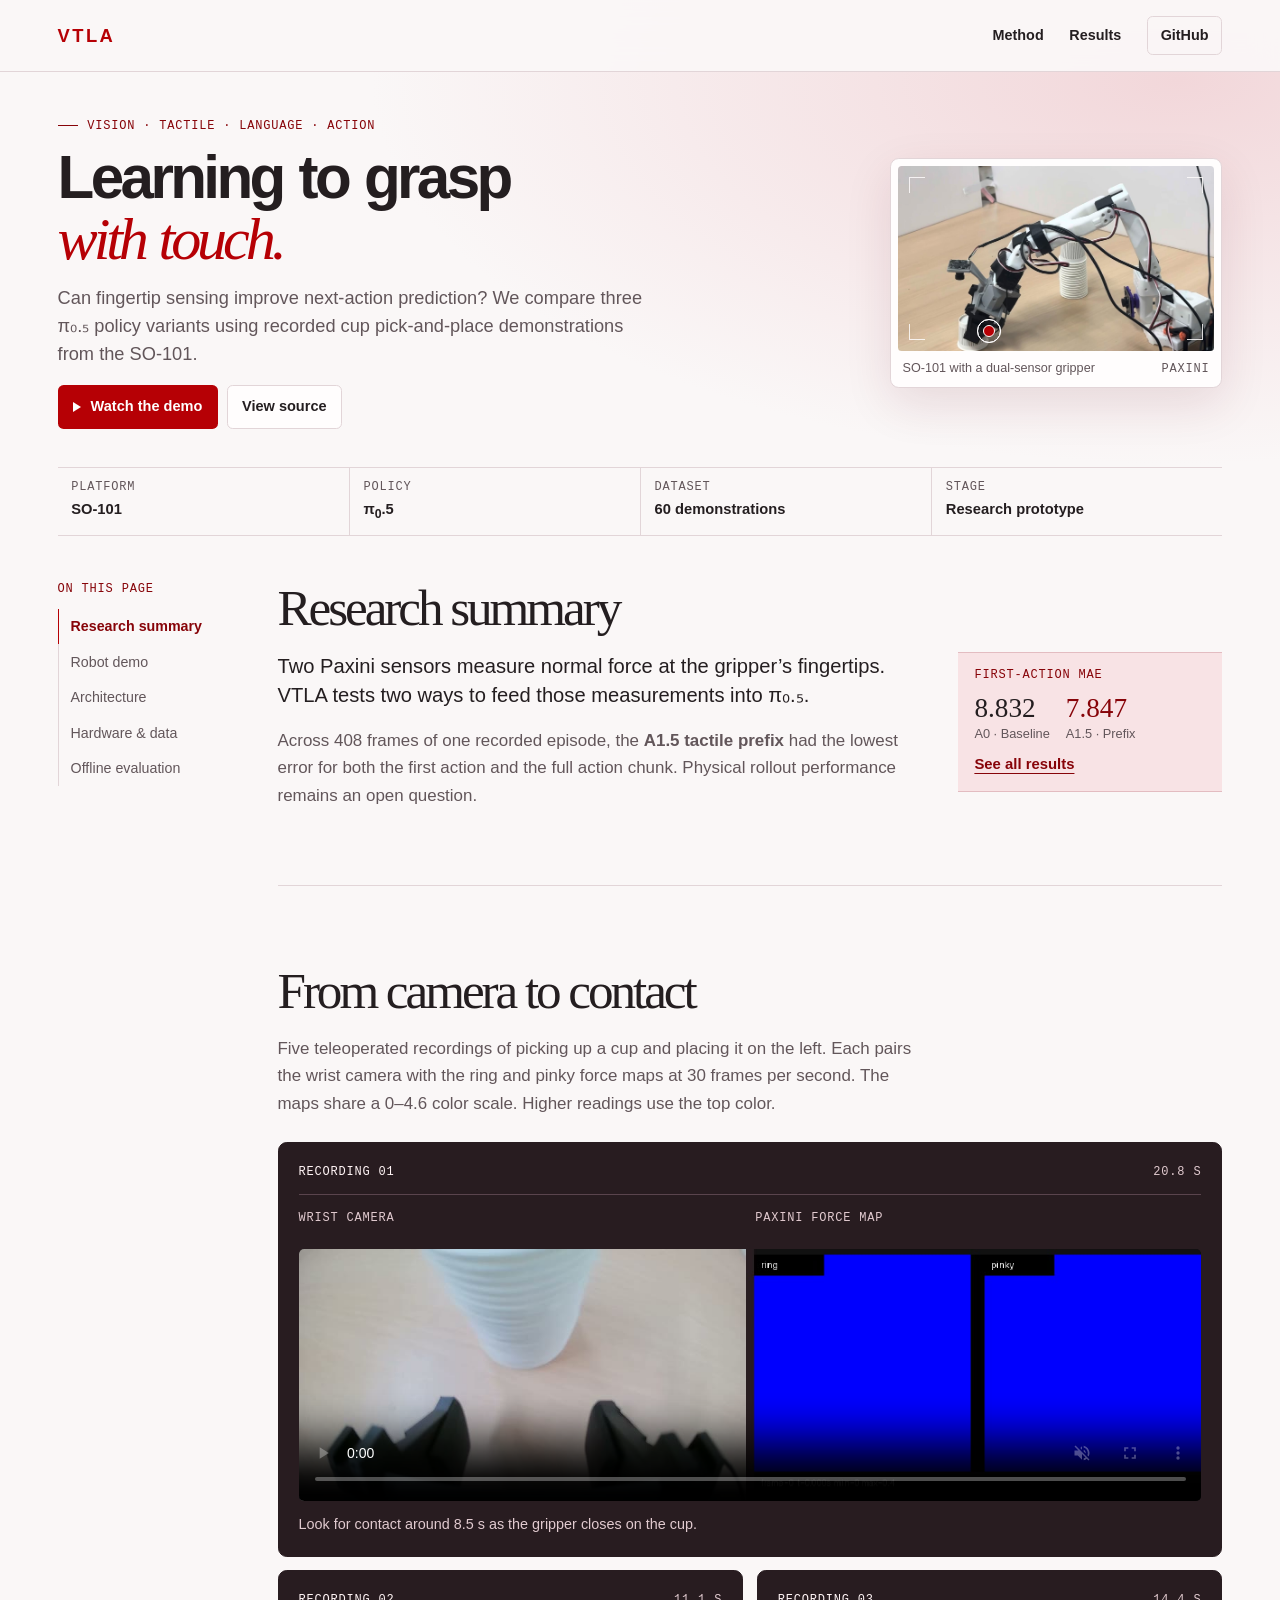
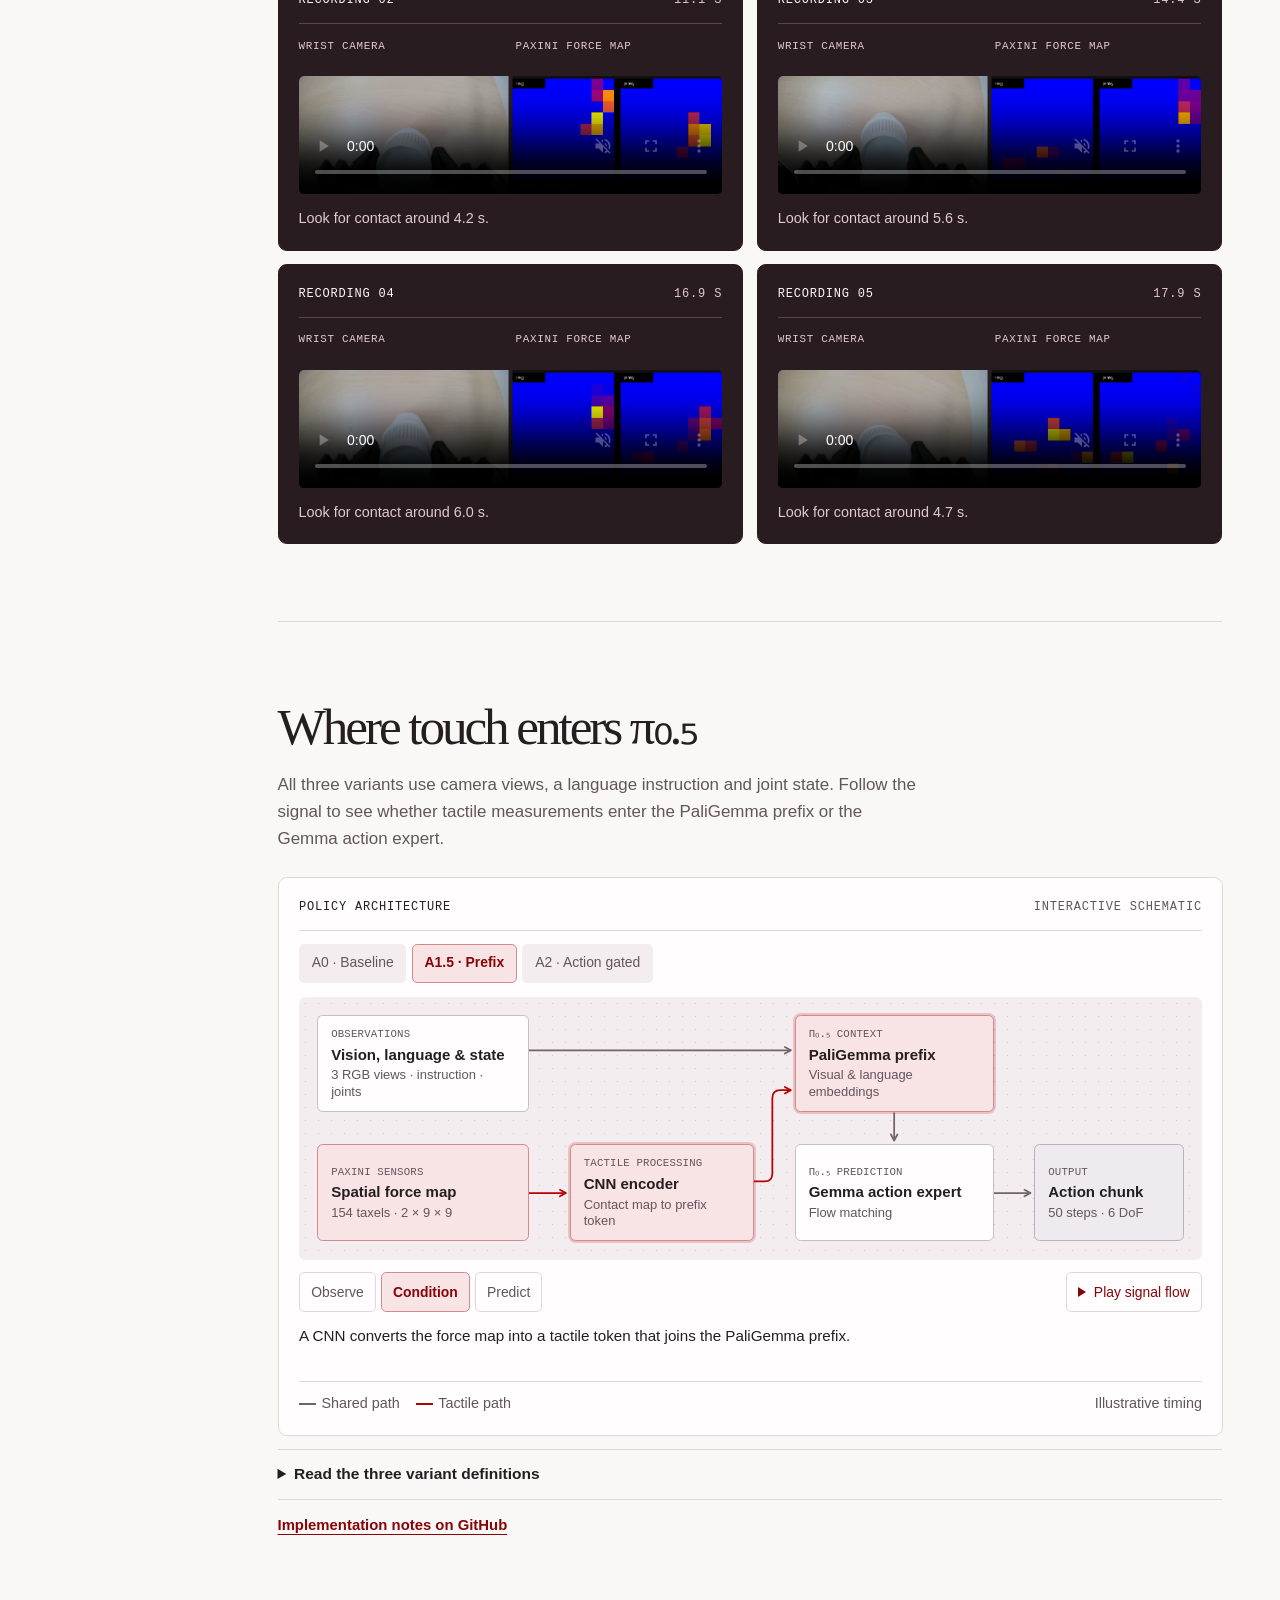
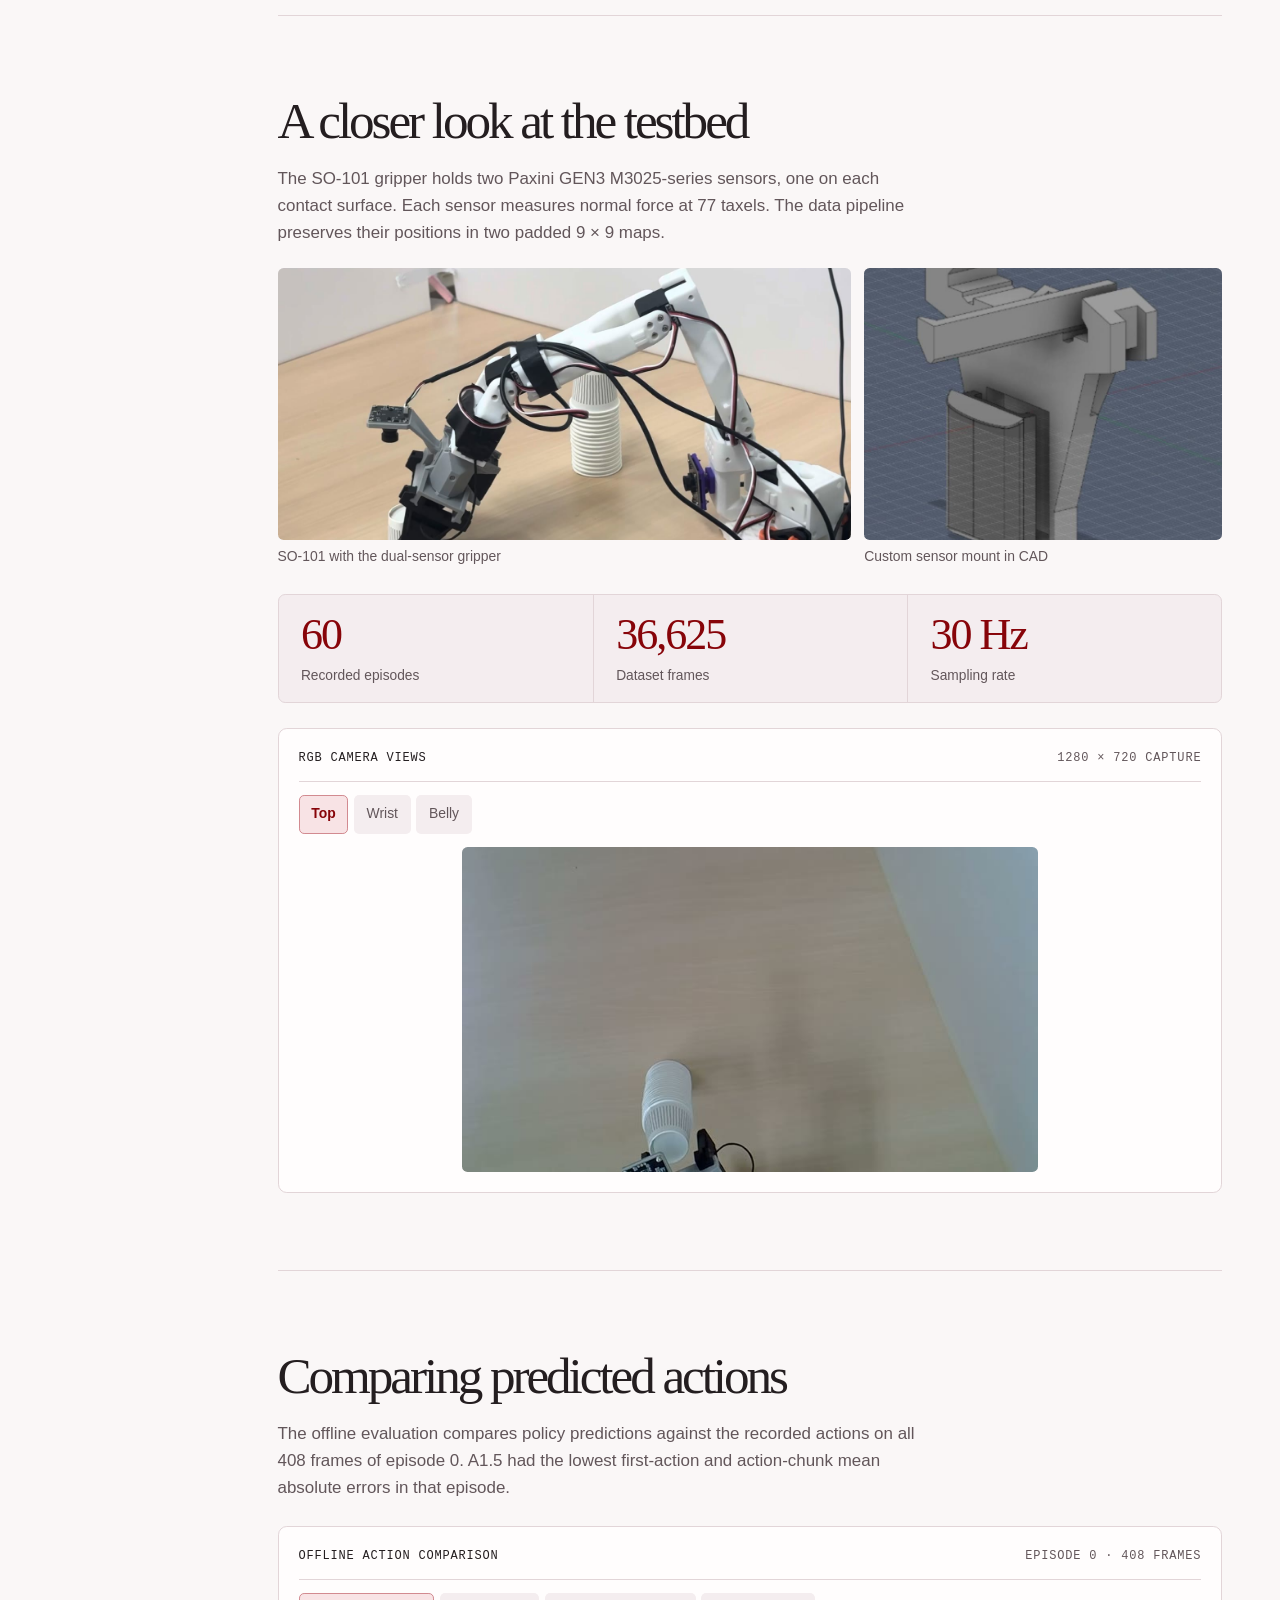
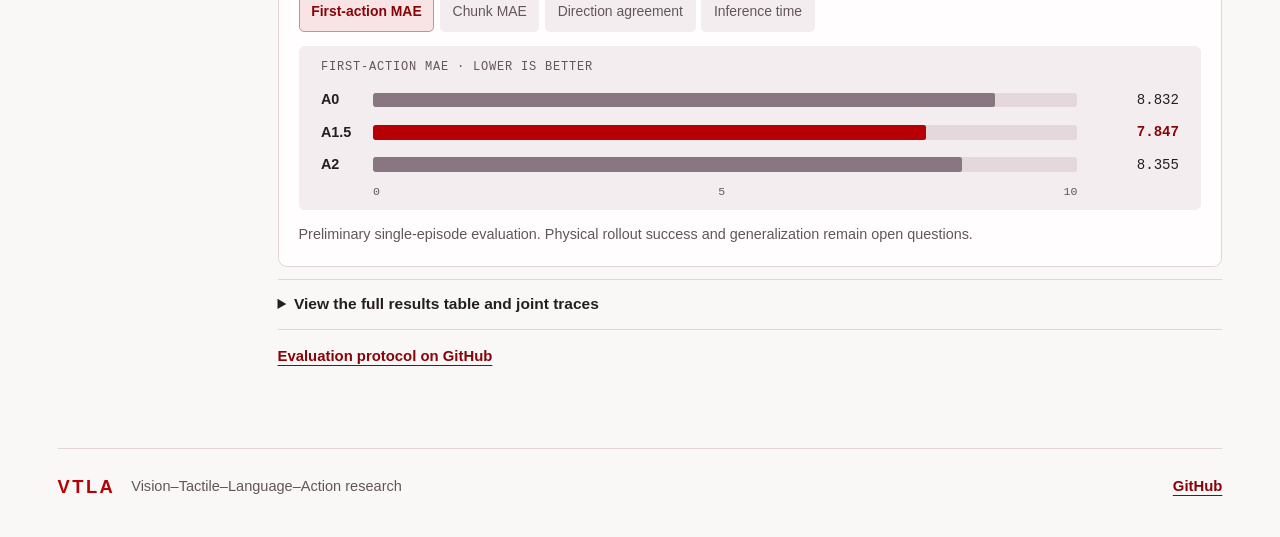
==== commit b996df75: "Synchronize VTLA camera and tactile demos" ====
--- a/index.html
+++ b/index.html
@@ -9,8 +9,8 @@
   <meta property="og:description" content="A vision–tactile–language–action research prototype for SO-101, Paxini, and π₀.₅.">
   <meta property="og:image" content="https://jhyeong687.github.io/VTLA/assets/robot.jpg">
   <title>VTLA — Learning to grasp with touch</title>
-  <link rel="stylesheet" href="site.css">
-  <script src="site.js" defer></script>
+  <link rel="stylesheet" href="site.css?v=2">
+  <script src="site.js?v=2" defer></script>
 </head>
 <body id="top">
   <a class="skip" href="#main">Skip to content</a>
@@ -88,32 +88,95 @@
 
         <section id="demo" class="chapter">
           <h2>From camera to contact</h2>
-          <p>Pick one cup from the stack and place it on the left. The recordings show the wrist-camera perspective and force readings from the two gripper surfaces during the demonstration.</p>
+          <p>Five teleoperated recordings of picking up a cup and placing it on the left. Each pairs the wrist camera with the ring and pinky force maps at 30 frames per second. The maps share a 0–4.6 color scale. Higher readings use the top color.</p>
           <figure class="instrument demo" id="demo-player">
-            <div class="figure-header"><span>Cup pick-and-place</span><span>Recorded demonstration</span></div>
+            <div class="figure-header"><span>Recording 01</span><span>20.8 s</span></div>
             <div class="demo-grid">
-              <div>
-                <p class="feed-label">Wrist camera</p>
-                <video controls playsinline muted preload="metadata" poster="assets/wrist-poster.jpg" aria-label="Wrist-camera cup manipulation">
-                  <source src="assets/wrist.mp4" type="video/mp4">
-                  <a href="assets/wrist.mp4">Download the wrist-camera clip</a>
-                </video>
-              </div>
-              <div>
-                <p class="feed-label">Paxini force map</p>
-                <video controls playsinline muted preload="metadata" poster="assets/tactile-poster.jpg" aria-label="Tactile heatmaps for ring and pinky sensors">
-                  <source src="assets/tactile.mp4" type="video/mp4">
-                  <a href="assets/tactile.mp4">Download the tactile clip</a>
-                </video>
-              </div>
+              <p class="feed-label">Wrist camera</p>
+              <p class="feed-label">Paxini force map</p>
+              <video controls playsinline muted preload="metadata" width="1292" height="360" poster="assets/wrist-tactile-poster.jpg" aria-label="Wrist camera and synchronized ring and pinky force maps">
+                <source src="assets/wrist-tactile.mp4" type="video/mp4">
+                <a href="assets/wrist-tactile.mp4">Download the synchronized demonstration</a>
+              </video>
             </div>
             <div class="transport" hidden>
               <button class="transport-button" type="button"><span class="play-icon" aria-hidden="true"></span><span class="transport-label">Play</span></button>
-              <input class="seek" type="range" min="0" max="15" step="0.05" value="0" aria-label="Seek both clips">
-              <output class="time" aria-label="Playback time">0:00 / 0:15</output>
-            </div>
-            <figcaption>Use the shared timeline to inspect both clips. The heatmaps display normal force across the ring and pinky sensors.</figcaption>
+              <input class="seek" type="range" min="0" max="0" step="any" value="0" disabled aria-label="Seek demonstration">
+              <output class="time" aria-label="Playback time">0:00 / 0:00</output>
+            </div>
+            <figcaption>Look for contact around 8.5 s as the gripper closes on the cup.</figcaption>
           </figure>
+
+          <div class="demo-gallery" aria-label="Additional synchronized recordings">
+              <figure class="instrument demo" id="demo-recording-02">
+                <div class="figure-header"><span>Recording 02</span><span>11.1 s</span></div>
+                <div class="demo-grid">
+                  <p class="feed-label">Wrist camera</p>
+                  <p class="feed-label">Paxini force map</p>
+                  <video controls playsinline muted preload="metadata" width="1292" height="360" poster="assets/wrist-tactile-02-poster.jpg" aria-label="Recording 02: wrist camera and synchronized force maps">
+                    <source src="assets/wrist-tactile-02.mp4" type="video/mp4">
+                    <a href="assets/wrist-tactile-02.mp4">Download recording 02</a>
+                  </video>
+                </div>
+                <div class="transport" hidden>
+                  <button class="transport-button" type="button"><span class="play-icon" aria-hidden="true"></span><span class="transport-label">Play</span></button>
+                  <input class="seek" type="range" min="0" max="0" step="any" value="0" disabled aria-label="Seek recording 02">
+                  <output class="time" aria-label="Playback time">0:00 / 0:00</output>
+                </div>
+                <figcaption>Look for contact around 4.2 s.</figcaption>
+              </figure>
+              <figure class="instrument demo" id="demo-recording-03">
+                <div class="figure-header"><span>Recording 03</span><span>14.4 s</span></div>
+                <div class="demo-grid">
+                  <p class="feed-label">Wrist camera</p>
+                  <p class="feed-label">Paxini force map</p>
+                  <video controls playsinline muted preload="metadata" width="1292" height="360" poster="assets/wrist-tactile-03-poster.jpg" aria-label="Recording 03: wrist camera and synchronized force maps">
+                    <source src="assets/wrist-tactile-03.mp4" type="video/mp4">
+                    <a href="assets/wrist-tactile-03.mp4">Download recording 03</a>
+                  </video>
+                </div>
+                <div class="transport" hidden>
+                  <button class="transport-button" type="button"><span class="play-icon" aria-hidden="true"></span><span class="transport-label">Play</span></button>
+                  <input class="seek" type="range" min="0" max="0" step="any" value="0" disabled aria-label="Seek recording 03">
+                  <output class="time" aria-label="Playback time">0:00 / 0:00</output>
+                </div>
+                <figcaption>Look for contact around 5.6 s.</figcaption>
+              </figure>
+              <figure class="instrument demo" id="demo-recording-04">
+                <div class="figure-header"><span>Recording 04</span><span>16.9 s</span></div>
+                <div class="demo-grid">
+                  <p class="feed-label">Wrist camera</p>
+                  <p class="feed-label">Paxini force map</p>
+                  <video controls playsinline muted preload="metadata" width="1292" height="360" poster="assets/wrist-tactile-04-poster.jpg" aria-label="Recording 04: wrist camera and synchronized force maps">
+                    <source src="assets/wrist-tactile-04.mp4" type="video/mp4">
+                    <a href="assets/wrist-tactile-04.mp4">Download recording 04</a>
+                  </video>
+                </div>
+                <div class="transport" hidden>
+                  <button class="transport-button" type="button"><span class="play-icon" aria-hidden="true"></span><span class="transport-label">Play</span></button>
+                  <input class="seek" type="range" min="0" max="0" step="any" value="0" disabled aria-label="Seek recording 04">
+                  <output class="time" aria-label="Playback time">0:00 / 0:00</output>
+                </div>
+                <figcaption>Look for contact around 6.0 s.</figcaption>
+              </figure>
+              <figure class="instrument demo" id="demo-recording-05">
+                <div class="figure-header"><span>Recording 05</span><span>17.9 s</span></div>
+                <div class="demo-grid">
+                  <p class="feed-label">Wrist camera</p>
+                  <p class="feed-label">Paxini force map</p>
+                  <video controls playsinline muted preload="metadata" width="1292" height="360" poster="assets/wrist-tactile-05-poster.jpg" aria-label="Recording 05: wrist camera and synchronized force maps">
+                    <source src="assets/wrist-tactile-05.mp4" type="video/mp4">
+                    <a href="assets/wrist-tactile-05.mp4">Download recording 05</a>
+                  </video>
+                </div>
+                <div class="transport" hidden>
+                  <button class="transport-button" type="button"><span class="play-icon" aria-hidden="true"></span><span class="transport-label">Play</span></button>
+                  <input class="seek" type="range" min="0" max="0" step="any" value="0" disabled aria-label="Seek recording 05">
+                  <output class="time" aria-label="Playback time">0:00 / 0:00</output>
+                </div>
+                <figcaption>Look for contact around 4.7 s.</figcaption>
+              </figure>
+          </div>
         </section>
 
         <section id="approach" class="chapter">
--- a/site.css
+++ b/site.css
@@ -284,15 +284,28 @@
 .demo > .figure-header { border-color: #5a444d; color: var(--demo-muted); }
 .demo > .figure-header span:first-child { color: var(--demo-text); }
 .demo > figcaption { color: var(--demo-muted); }
-.demo-grid { display: grid; grid-template-columns: repeat(2, minmax(0, 1fr)); gap: .9rem; margin-top: .85rem; }
-.feed-label { color: var(--demo-muted); margin-bottom: .4rem; }
+.demo-grid { display: grid; grid-template-columns: repeat(2, minmax(0, 1fr)); column-gap: .65rem; row-gap: .4rem; margin-top: .85rem; }
+.feed-label { color: var(--demo-muted); }
 .demo-grid video {
+  display: block;
+  grid-column: 1 / -1;
   width: 100%;
-  aspect-ratio: 16/9;
+  height: auto;
+  aspect-ratio: 1292 / 360;
   object-fit: contain;
   background: #141014;
   border-radius: .32rem;
 }
+.demo-gallery {
+  display: grid;
+  grid-template-columns: repeat(2, minmax(0, 1fr));
+  gap: .85rem;
+  margin-top: .85rem;
+}
+.demo-gallery .demo { margin: 0; }
+.demo-gallery .feed-label { font-size: .68rem; }
+.demo-gallery .transport { gap: .45rem; }
+.demo-gallery .transport-button { min-width: 4.4rem; font-size: .78rem; }
 .transport {
   display: grid;
   grid-template-columns: auto minmax(0, 1fr) auto;
@@ -538,6 +551,9 @@
   .contents a { border: 0; padding: .35rem .12rem; }
   .contents a[aria-current] { text-decoration: underline; text-underline-offset: .25em; }
 }
+@media (max-width: 740px) {
+  .demo-gallery { grid-template-columns: minmax(0, 1fr); }
+}
 @media (max-width: 660px) {
   :root { --header-height: 3.75rem; }
   .hero { grid-template-columns: minmax(0, 1fr); padding-top: 1.75rem; gap: 1.15rem; }
@@ -559,7 +575,7 @@
   .mast-links { gap: .65rem; font-size: .82rem; }
   .wordmark { font-size: .99rem; }
   .repo-link { padding: .33rem .52rem; }
-  .demo-grid { grid-template-columns: minmax(0, 1fr); gap: .55rem; }
+  .demo-grid .feed-label { font-size: .64rem; }
   .chart-row, .chart-axis { gap: .35rem; }
   .chart-row { grid-template-columns: 2rem minmax(0, 1fr) 4.5rem; }
   .chart-axis { margin-left: 2.35rem; margin-right: 4.85rem; }
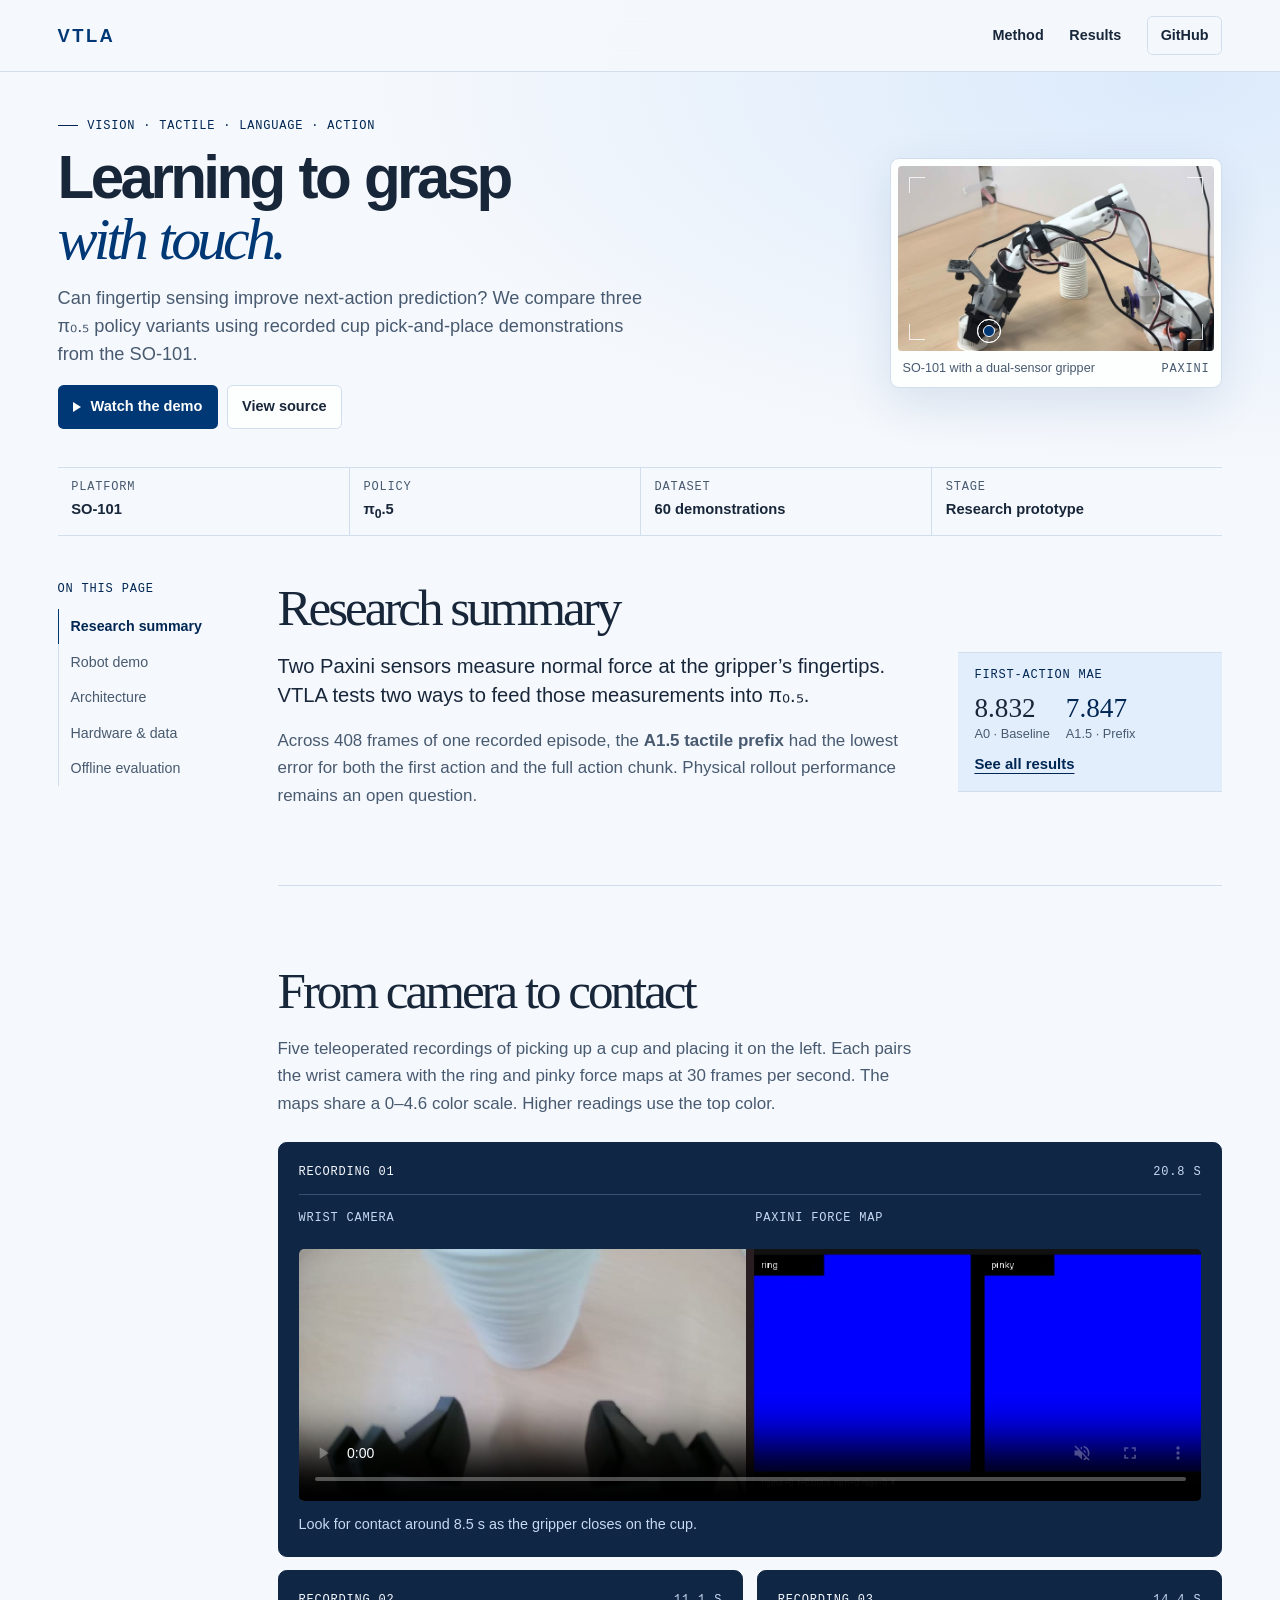
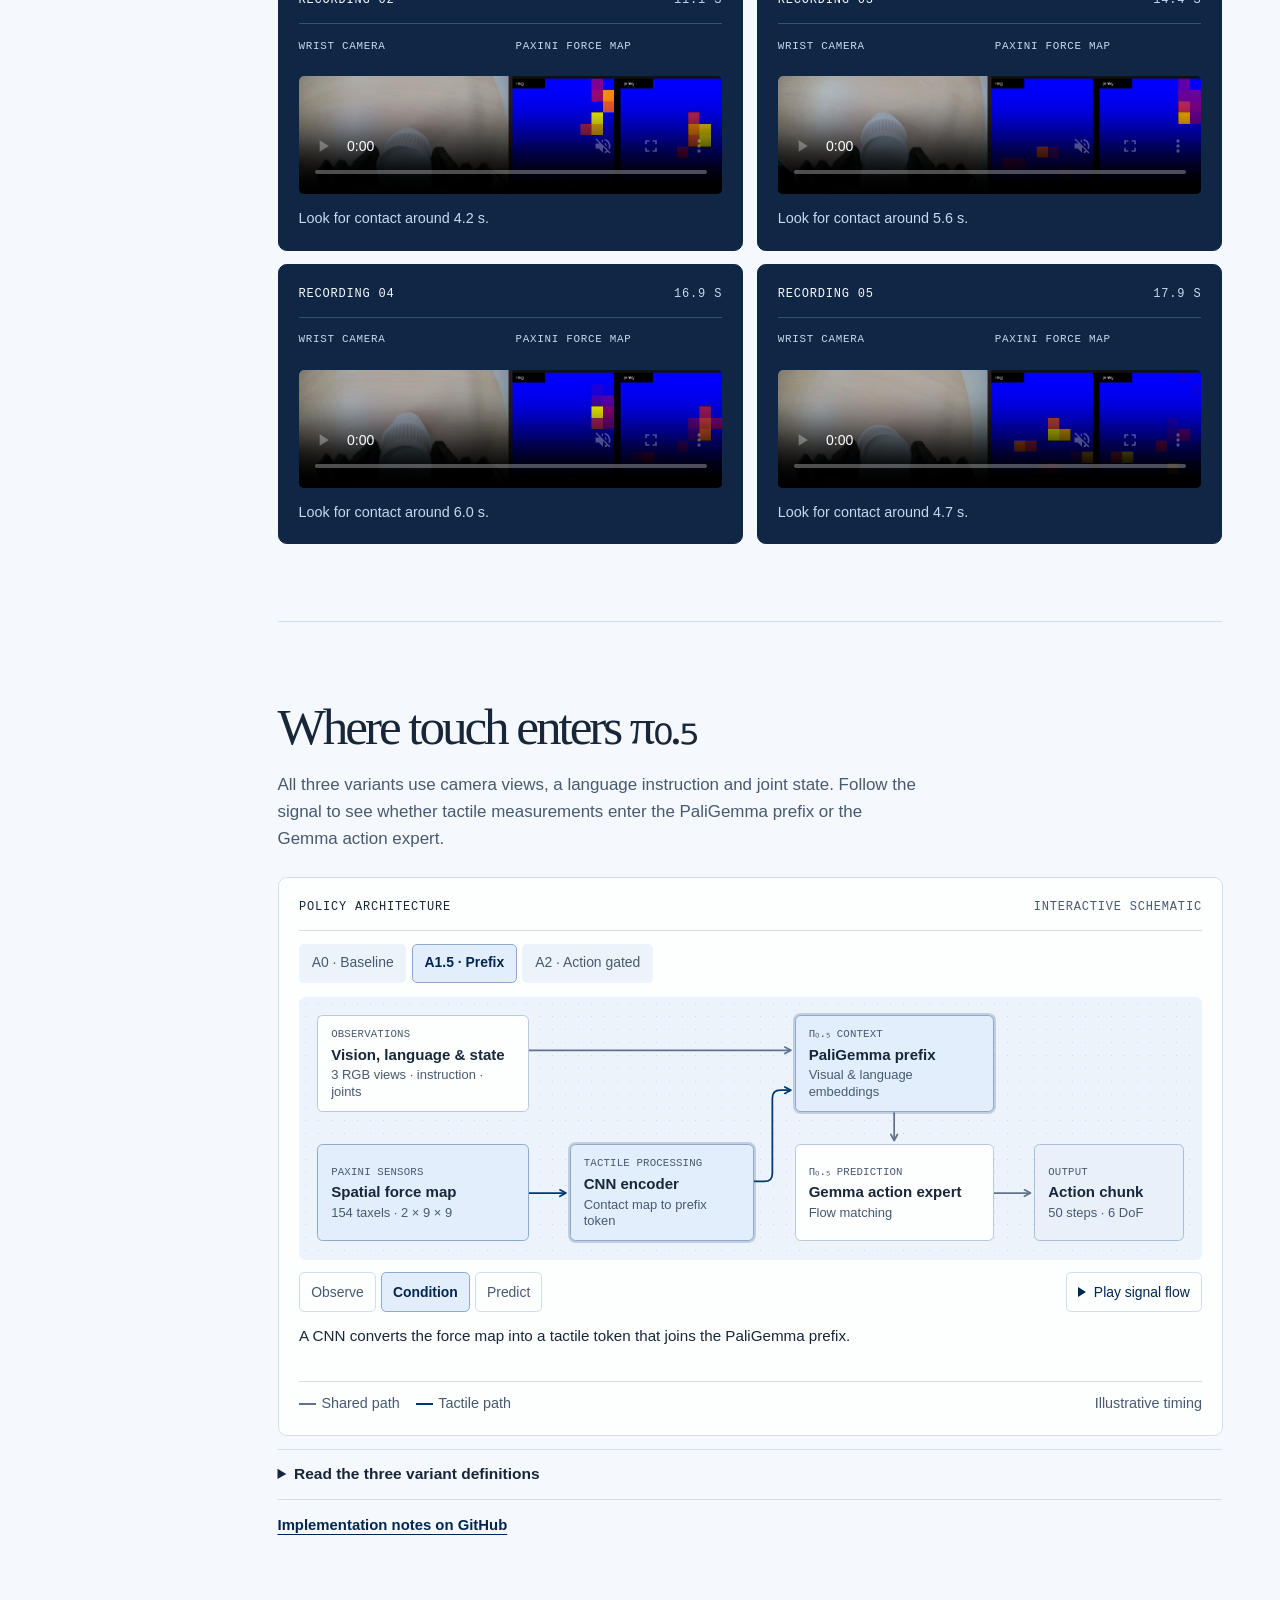
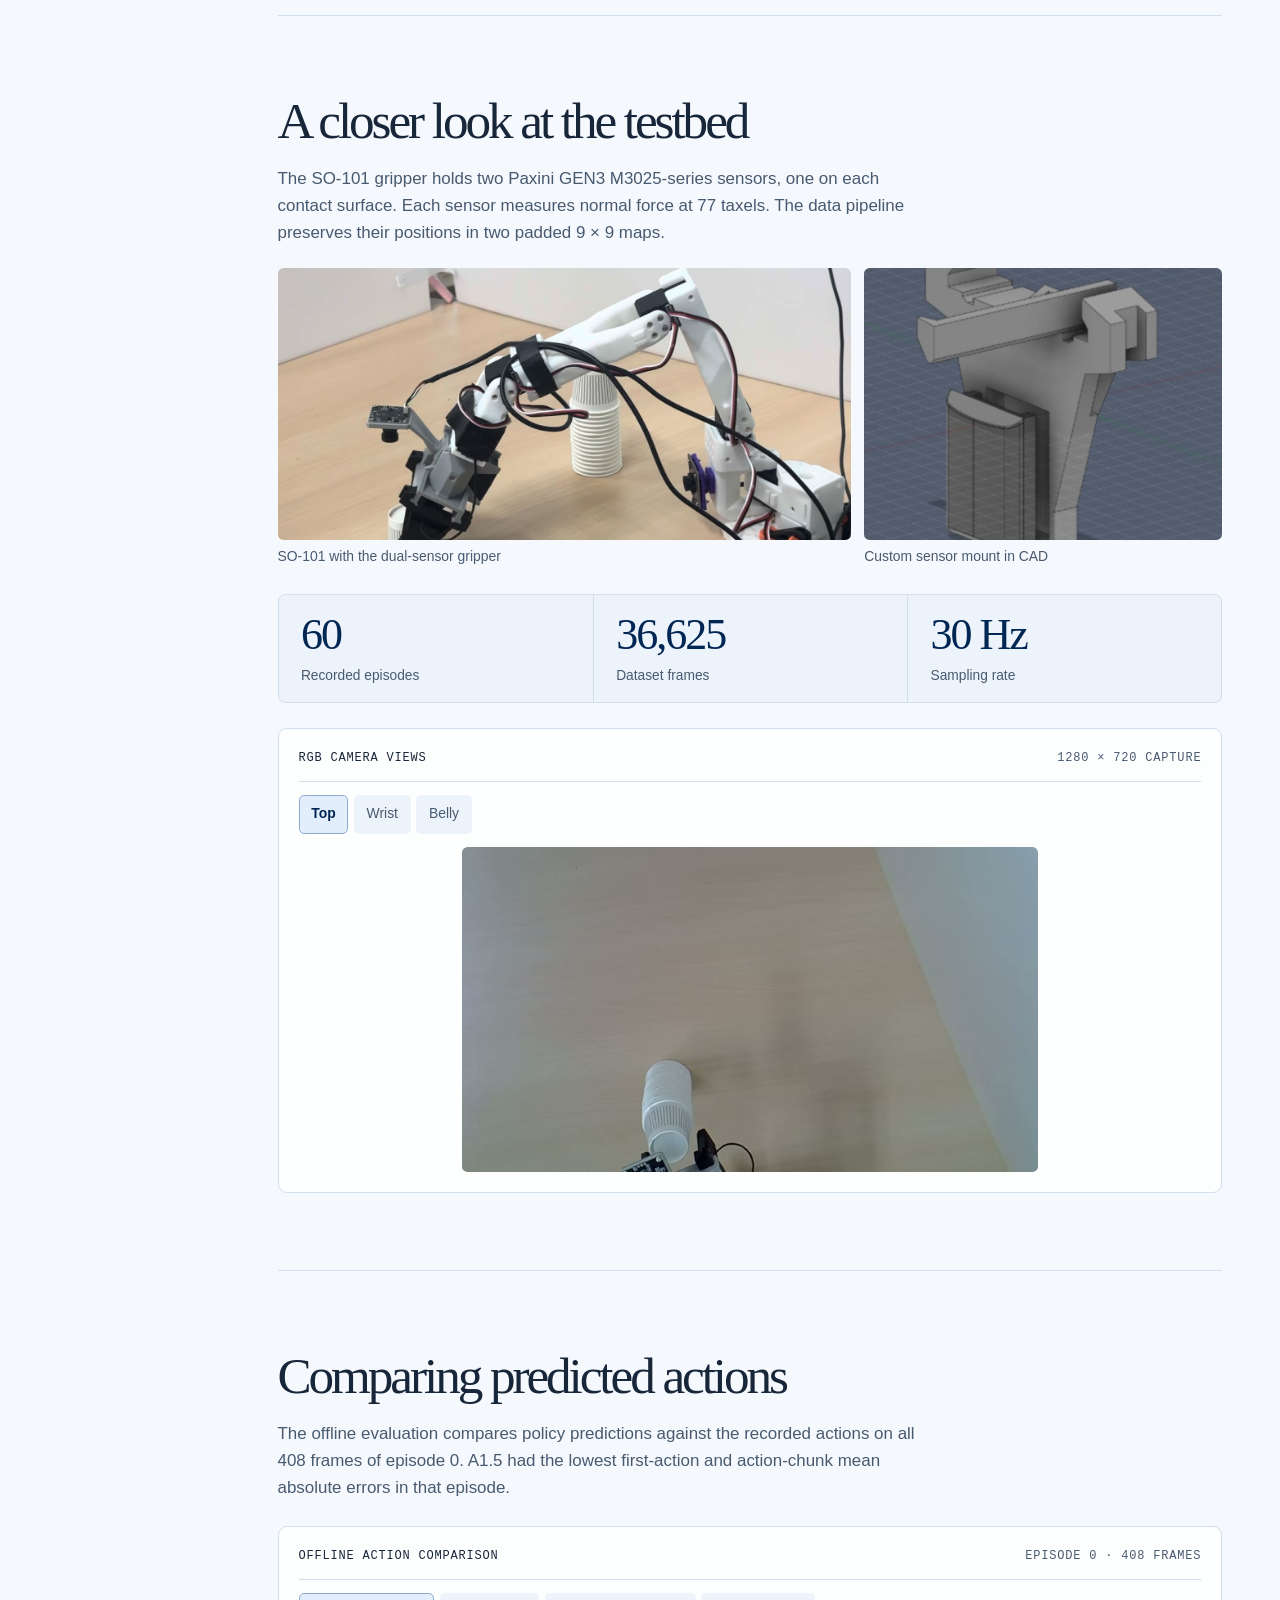
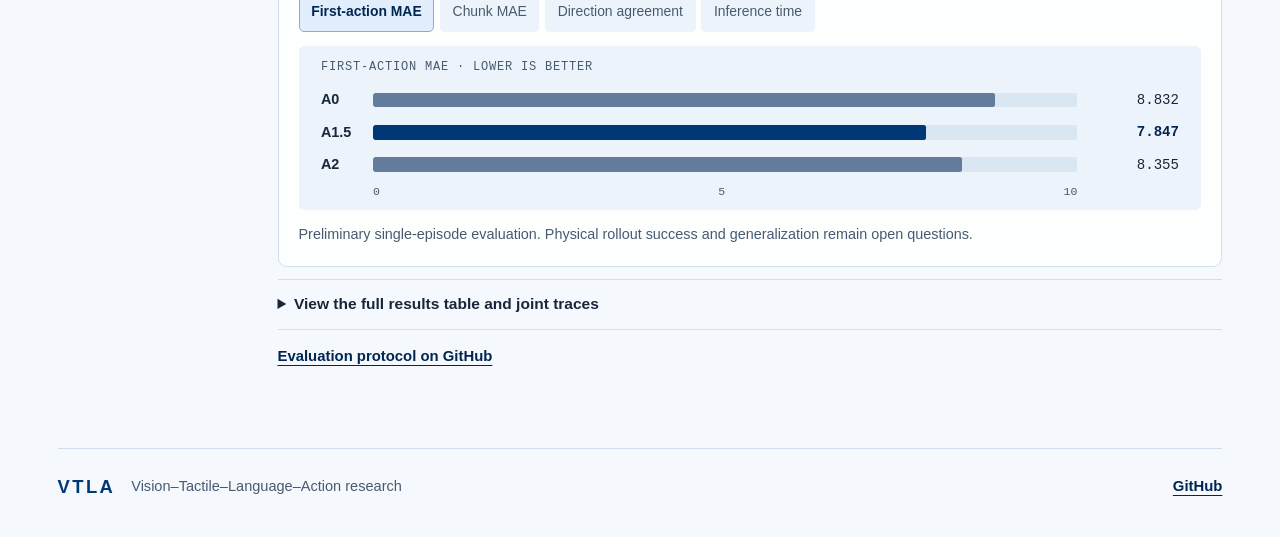
==== commit 157a4ea7: "Apply Yonsei blue to the VTLA project page" ====
--- a/index.html
+++ b/index.html
@@ -3,13 +3,13 @@
 <head>
   <meta charset="utf-8">
   <meta name="viewport" content="width=device-width, initial-scale=1">
-  <meta name="theme-color" content="#faf7f7">
+  <meta name="theme-color" content="#f5f8fc">
   <meta name="description" content="VTLA studies how fingertip touch can inform a vision-language-action policy for SO-101 manipulation. Explore the robot, tactile signals, and preliminary offline results.">
   <meta property="og:title" content="VTLA — Learning to grasp with touch">
   <meta property="og:description" content="A vision–tactile–language–action research prototype for SO-101, Paxini, and π₀.₅.">
   <meta property="og:image" content="https://jhyeong687.github.io/VTLA/assets/robot.jpg">
   <title>VTLA — Learning to grasp with touch</title>
-  <link rel="stylesheet" href="site.css?v=2">
+  <link rel="stylesheet" href="site.css?v=3">
   <script src="site.js?v=2" defer></script>
 </head>
 <body id="top">
--- a/site.css
+++ b/site.css
@@ -1,17 +1,17 @@
 :root {
   color-scheme: light;
-  --bg: #faf7f7;
-  --paper: #fffdfd;
-  --surface: #f4edef;
-  --ink: #241e20;
-  --muted: #62565a;
-  --line: #e2d5d8;
-  --accent: #b60005;
-  --accent-dark: #870409;
-  --accent-border: #d28a90;
-  --accent-glow: #b6000530;
-  --tint: #f8e3e5;
-  --flow-neutral: #6f6469;
+  --bg: #f5f8fc;
+  --paper: #fdfefe;
+  --surface: #edf3fa;
+  --ink: #18263a;
+  --muted: #485a70;
+  --line: #d1deed;
+  --accent: #003876;
+  --accent-dark: #002653;
+  --accent-border: #8caacf;
+  --accent-glow: #00387630;
+  --tint: #e2eefc;
+  --flow-neutral: #60738c;
   --mono: ui-monospace, SFMono-Regular, Menlo, monospace;
   --header-height: 4.5rem;
   font-family: Inter, -apple-system, BlinkMacSystemFont, "Segoe UI", sans-serif;
@@ -23,7 +23,7 @@
 *, *::before, *::after { box-sizing: border-box; }
 body {
   margin: 0;
-  background: radial-gradient(ellipse 63% 24rem at 92% 5rem, #f2d7da, transparent);
+  background: radial-gradient(ellipse 63% 24rem at 92% 5rem, #dbeafb, transparent);
 }
 html { scroll-behavior: smooth; scroll-padding-top: calc(var(--header-height) + 1.25rem); }
 img, video { display: block; max-width: 100%; }
@@ -68,7 +68,7 @@
   min-height: var(--header-height);
   padding: .65rem max(4.5vw, (100% - 88rem) / 2);
   border-bottom: 1px solid var(--line);
-  background: #faf7f7f2;
+  background: #f5f8fcf2;
   backdrop-filter: blur(14px);
 }
 .wordmark {
@@ -149,7 +149,7 @@
   border: 1px solid var(--line);
   border-radius: .55rem;
   background: var(--paper);
-  box-shadow: 0 1rem 3rem #5e14251c;
+  box-shadow: 0 1rem 3rem #0038761c;
 }
 .figure-header, .hero-figure figcaption {
   display: flex;
@@ -240,7 +240,7 @@
 }
 .finding {
   padding: .85rem 1rem;
-  border-block: 1px solid #e3bcc1;
+  border-block: 1px solid var(--line);
   background: var(--tint);
 }
 .finding > p { margin-bottom: .65rem; }
@@ -274,14 +274,14 @@
 .instrument > .figure-header { padding: 0 0 .85rem; border-bottom: 1px solid var(--line); }
 .instrument > figcaption { font-size: .9rem; line-height: 1.5; margin-top: .85rem; color: var(--muted); }
 .demo {
-  --demo-text: #fff4f5;
-  --demo-muted: #e1cacf;
-  --demo-accent: #f3a4ac;
-  background: #281c20;
+  --demo-text: #f4f8ff;
+  --demo-muted: #c6d9f2;
+  --demo-accent: #9ac8ff;
+  background: #102645;
   color: var(--demo-text);
-  border-color: #281c20;
-}
-.demo > .figure-header { border-color: #5a444d; color: var(--demo-muted); }
+  border-color: #102645;
+}
+.demo > .figure-header { border-color: #385170; color: var(--demo-muted); }
 .demo > .figure-header span:first-child { color: var(--demo-text); }
 .demo > figcaption { color: var(--demo-muted); }
 .demo-grid { display: grid; grid-template-columns: repeat(2, minmax(0, 1fr)); column-gap: .65rem; row-gap: .4rem; margin-top: .85rem; }
@@ -293,7 +293,7 @@
   height: auto;
   aspect-ratio: 1292 / 360;
   object-fit: contain;
-  background: #141014;
+  background: #0a172a;
   border-radius: .32rem;
 }
 .demo-gallery {
@@ -320,14 +320,14 @@
   align-items: center;
   justify-content: center;
   gap: .5rem;
-  border: 1px solid #816773;
+  border: 1px solid #6b86aa;
   border-radius: .32rem;
-  background: #413039;
+  background: #1d3d66;
   color: var(--demo-text);
   padding: .3rem .55rem;
   font-size: .87rem;
 }
-.transport-button:hover { background: #583644; }
+.transport-button:hover { background: #2a5183; }
 .transport-button:disabled { cursor: wait; opacity: .7; }
 .transport-button[data-playing] .play-icon {
   width: .52rem;
@@ -367,7 +367,7 @@
   gap: 2rem clamp(1.5rem, 3.2vw, 3rem);
   padding: clamp(.75rem, 2vw, 1.15rem);
   background-color: var(--surface);
-  background-image: radial-gradient(#dac6cd 0.8px, transparent 0.8px);
+  background-image: radial-gradient(#c7d8ec 0.8px, transparent 0.8px);
   background-size: 13px 13px;
   border-radius: .4rem;
 }
@@ -379,7 +379,7 @@
 .flow-connections .flow-signal {
   fill: none;
   opacity: 0;
-  stroke: #53444b;
+  stroke: var(--muted);
   stroke-width: 4;
   stroke-linecap: round;
   stroke-dasharray: .13 1;
@@ -394,7 +394,7 @@
   gap: .23rem;
   padding: .65rem clamp(.5rem, 1.2vw, .8rem);
   border-radius: .35rem;
-  border: 1px solid #cbbcc1;
+  border: 1px solid #b9c9dd;
   background: var(--paper);
   transition: border-color .22s, box-shadow .22s, background-color .22s;
 }
@@ -406,11 +406,11 @@
 .flow-node.encoder { grid-area: encoder; }
 .flow-node.prefix { grid-area: prefix; }
 .flow-node.expert { grid-area: expert; }
-.flow-node.action { grid-area: action; background: #efeaef; border-color: #bfb0be; }
+.flow-node.action { grid-area: action; background: #e9f0f9; border-color: #a9bfd9; }
 .flow-node.touch, .flow-node.encoder { background: var(--tint); border-color: var(--accent-border); }
 [data-variant="prefix"] .flow-node.prefix,
 [data-variant="gated"] .flow-node.expert { background: var(--tint); border-color: var(--accent-border); }
-[data-variant="baseline"] :is(.touch, .encoder) { background: #ece5e8; border-style: dashed; border-color: #c3b6bd; }
+[data-variant="baseline"] :is(.touch, .encoder) { background: #e7edf4; border-style: dashed; border-color: #afbdce; }
 [data-variant="baseline"] [data-contact] { display: none; }
 [data-variant="prefix"] [data-route="gate"],
 [data-variant="gated"] [data-route="token"] { display: none; }
@@ -499,7 +499,7 @@
   max-width: 36rem;
   border-radius: .35rem;
   overflow: hidden;
-  background: #211a1f;
+  background: #0a172a;
 }
 .camera-frame img { height: auto; width: 100%; }
 .camera-viewer .camera-frame img { display: none; }
@@ -518,8 +518,8 @@
 }
 .chart-row span { font-size: .9rem; font-weight: 700; }
 .chart-row output { text-align: right; white-space: nowrap; font: .88rem var(--mono); }
-.bar-track { height: .92rem; border-radius: .14rem; background: #e5d8dd; overflow: hidden; }
-.bar { width: var(--bar-width); height: 100%; border-radius: .14rem; background: #887680; transition: width .45s cubic-bezier(.24,.74,.36,1), background-color .2s; }
+.bar-track { height: .92rem; border-radius: .14rem; background: #dbe6f3; overflow: hidden; }
+.bar { width: var(--bar-width); height: 100%; border-radius: .14rem; background: #637c9b; transition: width .45s cubic-bezier(.24,.74,.36,1), background-color .2s; }
 .featured .bar { background: var(--accent); }
 .featured output { font-weight: 700; color: var(--accent-dark); }
 .chart-axis { display: flex; justify-content: space-between; margin: .5rem 6.35rem 0 3.25rem; font: .72rem var(--mono); color: var(--muted); }
